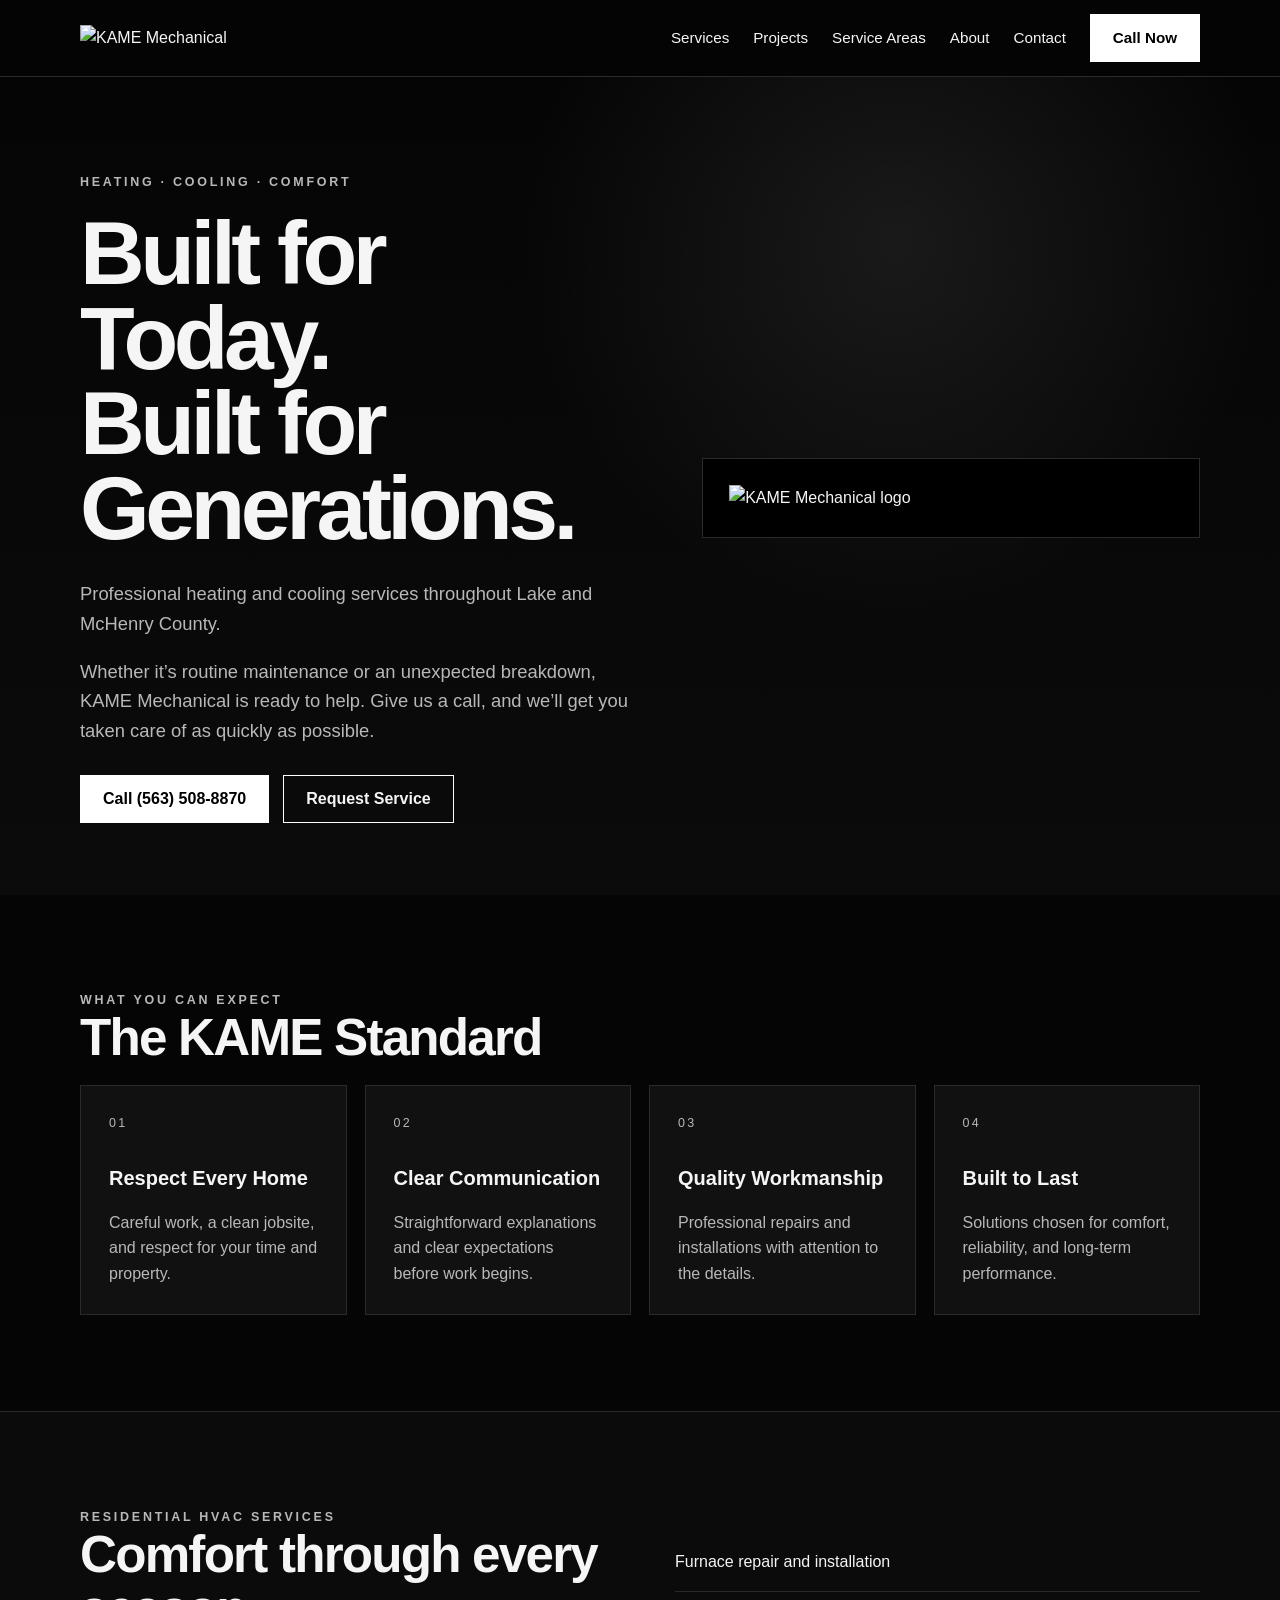
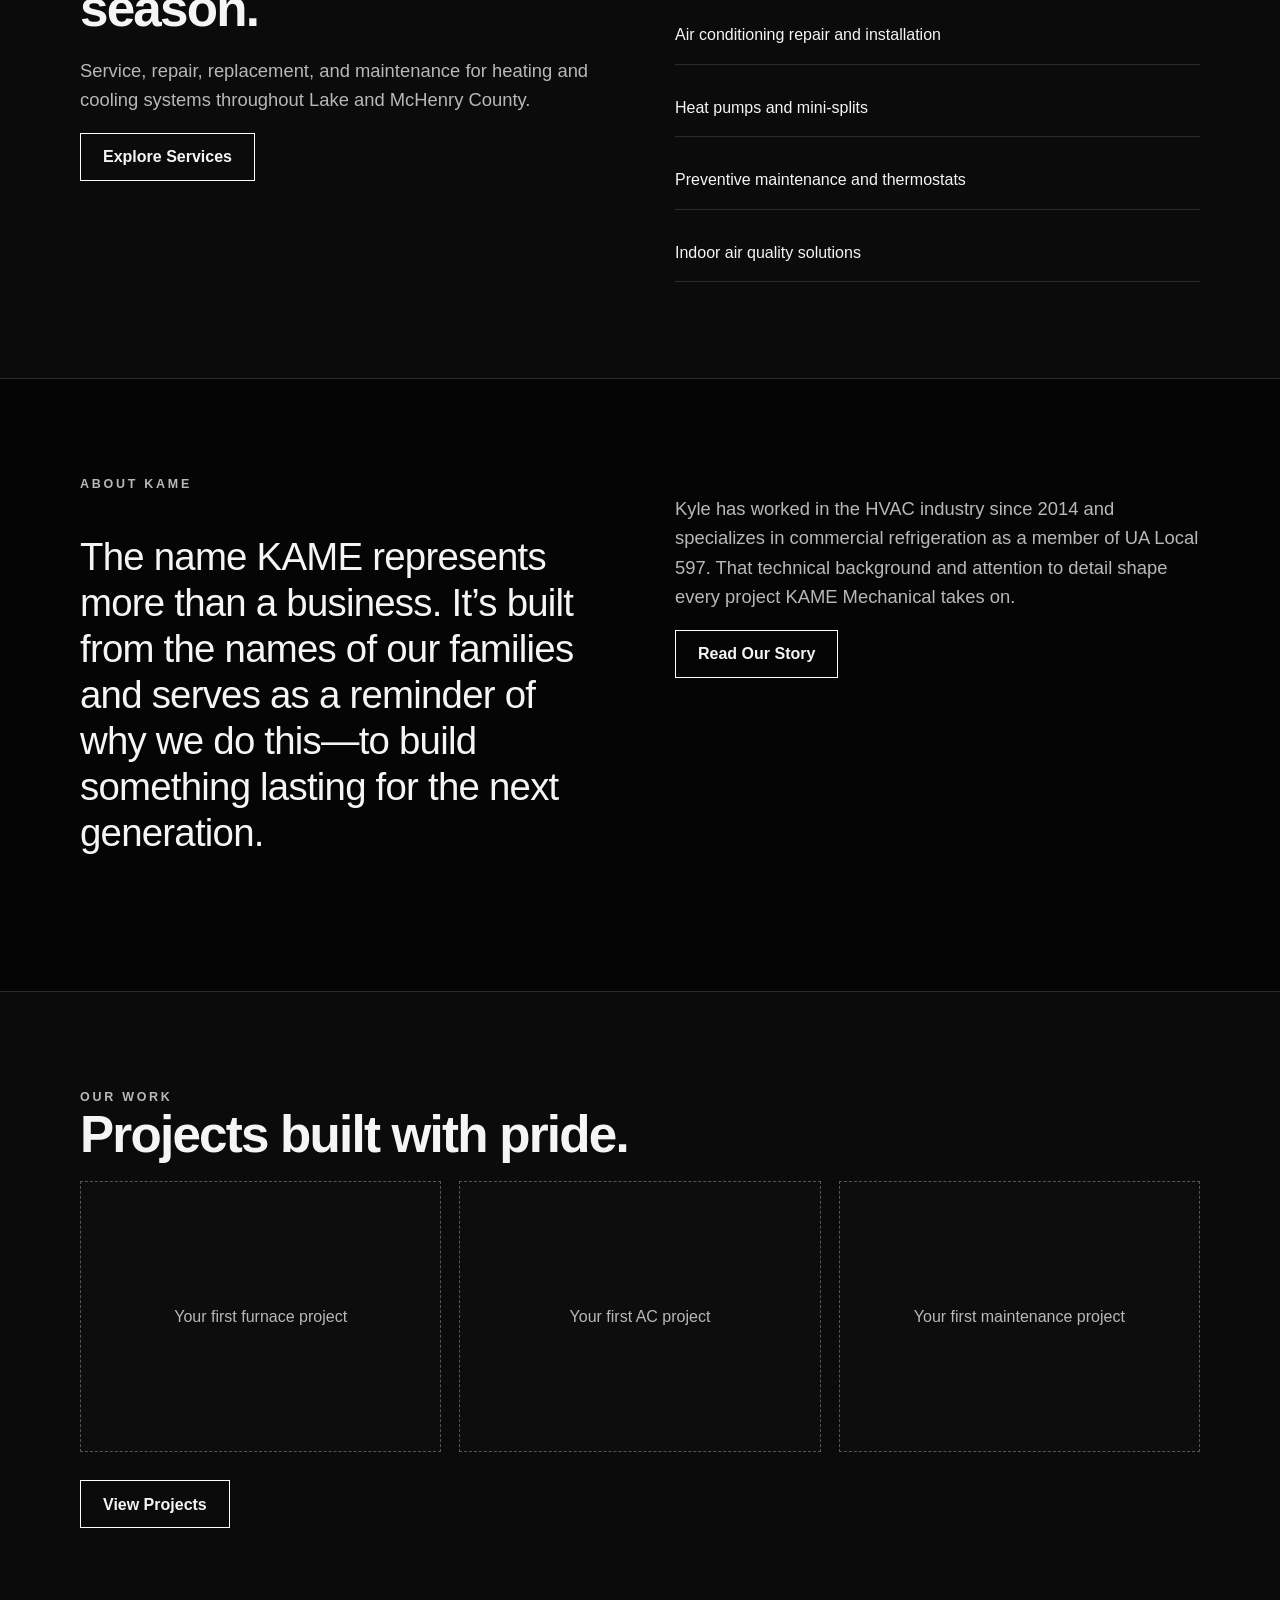
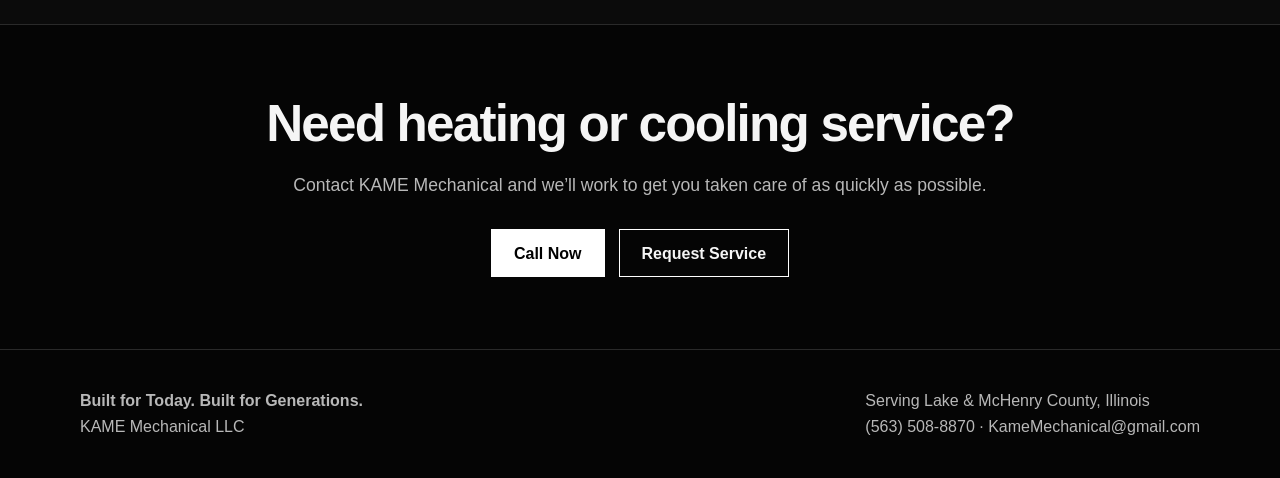
==== index.html @ dd9e3001 "Add files via upload" ====
<!doctype html><html lang="en"><head><meta charset="utf-8"><meta name="viewport" content="width=device-width,initial-scale=1"><title>KAME Mechanical | Heating & Cooling</title><meta name="description" content="Professional heating and cooling services throughout Lake and McHenry County, Illinois."><link rel="stylesheet" href="style.css"></head><body><header class="site-header"><div class="container nav"><a class="brand" href="index.html"><img src="assets/kame-logo.png" alt="KAME Mechanical"></a><button class="mobile-toggle" aria-label="Open menu">Menu</button><nav class="nav-links"><a href="services.html">Services</a><a href="projects.html">Projects</a><a href="service-areas.html">Service Areas</a><a href="about.html">About</a><a href="contact.html">Contact</a><a class="btn btn-solid" href="tel:+15635088870">Call Now</a></nav></div></header><main><section class="hero"><div class="container hero-grid"><div><div class="eyebrow">Heating · Cooling · Comfort</div><h1>Built for Today.<br>Built for Generations.</h1><p class="lead">Professional heating and cooling services throughout Lake and McHenry County.</p><p class="lead">Whether it’s routine maintenance or an unexpected breakdown, KAME Mechanical is ready to help. Give us a call, and we’ll get you taken care of as quickly as possible.</p><div class="hero-actions"><a class="btn btn-solid" href="tel:+15635088870">Call (563) 508-8870</a><a class="btn" href="contact.html">Request Service</a></div></div><div class="logo-panel"><img src="assets/kame-logo.png" alt="KAME Mechanical logo"></div></div></section><section class="section"><div class="container"><div class="eyebrow">What You Can Expect</div><h2>The KAME Standard</h2><div class="grid-4"><article class="card"><div class="number">01</div><h3>Respect Every Home</h3><p>Careful work, a clean jobsite, and respect for your time and property.</p></article><article class="card"><div class="number">02</div><h3>Clear Communication</h3><p>Straightforward explanations and clear expectations before work begins.</p></article><article class="card"><div class="number">03</div><h3>Quality Workmanship</h3><p>Professional repairs and installations with attention to the details.</p></article><article class="card"><div class="number">04</div><h3>Built to Last</h3><p>Solutions chosen for comfort, reliability, and long-term performance.</p></article></div></div></section><section class="section section-alt"><div class="container split"><div><div class="eyebrow">Residential HVAC Services</div><h2>Comfort through every season.</h2><p class="lead">Service, repair, replacement, and maintenance for heating and cooling systems throughout Lake and McHenry County.</p><a class="btn" href="services.html">Explore Services</a></div><div class="list"><div>Furnace repair and installation</div><div>Air conditioning repair and installation</div><div>Heat pumps and mini-splits</div><div>Preventive maintenance and thermostats</div><div>Indoor air quality solutions</div></div></div></section><section class="section"><div class="container split"><div><div class="eyebrow">About KAME</div><p class="quote">The name KAME represents more than a business. It’s built from the names of our families and serves as a reminder of why we do this—to build something lasting for the next generation.</p></div><div><p class="lead">Kyle has worked in the HVAC industry since 2014 and specializes in commercial refrigeration as a member of UA Local 597. That technical background and attention to detail shape every project KAME Mechanical takes on.</p><a class="btn" href="about.html">Read Our Story</a></div></div></section><section class="section section-alt"><div class="container"><div class="eyebrow">Our Work</div><h2>Projects built with pride.</h2><div class="grid-3"><div class="project-placeholder">Your first furnace project</div><div class="project-placeholder">Your first AC project</div><div class="project-placeholder">Your first maintenance project</div></div><div style="margin-top:28px"><a class="btn" href="projects.html">View Projects</a></div></div></section><section class="cta"><div class="container"><h2>Need heating or cooling service?</h2><p>Contact KAME Mechanical and we’ll work to get you taken care of as quickly as possible.</p><div class="hero-actions" style="justify-content:center"><a class="btn btn-solid" href="tel:+15635088870">Call Now</a><a class="btn" href="contact.html">Request Service</a></div></div></section></main><footer class="footer"><div class="container footer-grid"><div><strong>Built for Today. Built for Generations.</strong><br>KAME Mechanical LLC</div><div>Serving Lake &amp; McHenry County, Illinois<br><a href="tel:+15635088870">(563) 508-8870</a> · <a href="mailto:KameMechanical@gmail.com">KameMechanical@gmail.com</a></div></div></footer><script src="script.js"></script></body></html>
---- style.css ----
:root{--bg:#050505;--panel:#111;--text:#f5f5f5;--muted:#b8b8b8;--line:#2a2a2a;--white:#fff}*{box-sizing:border-box}html{scroll-behavior:smooth}body{margin:0;font-family:Arial,Helvetica,sans-serif;background:var(--bg);color:var(--text);line-height:1.6}a{color:inherit;text-decoration:none}img{max-width:100%;display:block}.container{width:min(1120px,92%);margin:auto}.site-header{position:sticky;top:0;z-index:50;background:rgba(5,5,5,.94);border-bottom:1px solid var(--line);backdrop-filter:blur(10px)}.nav{min-height:76px;display:flex;align-items:center;justify-content:space-between;gap:24px}.brand img{width:190px}.nav-links{display:flex;align-items:center;gap:24px;font-size:.95rem}.btn{display:inline-flex;align-items:center;justify-content:center;min-height:48px;padding:0 22px;border:1px solid var(--white);font-weight:700;transition:.2s}.btn:hover{background:#fff;color:#000}.btn-solid{background:#fff;color:#000}.btn-solid:hover{background:transparent;color:#fff}.hero{min-height:78vh;display:grid;place-items:center;padding:96px 0 72px;background:radial-gradient(circle at 70% 20%,rgba(255,255,255,.08),transparent 34%),linear-gradient(180deg,#050505,#0b0b0b)}.hero-grid{display:grid;grid-template-columns:1.05fr .95fr;align-items:center;gap:72px}.eyebrow{text-transform:uppercase;letter-spacing:.22em;font-size:.78rem;color:var(--muted);font-weight:700}h1{font-size:clamp(3rem,7vw,6.2rem);line-height:.95;margin:18px 0 28px;letter-spacing:-.05em}h2{font-size:clamp(2rem,4vw,3.6rem);line-height:1.05;margin:0 0 20px;letter-spacing:-.035em}h3{font-size:1.25rem;margin:0 0 10px}.lead{font-size:1.15rem;color:var(--muted);max-width:680px}.hero-actions{display:flex;gap:14px;flex-wrap:wrap;margin-top:30px}.logo-panel{border:1px solid var(--line);background:#000;padding:26px}.section{padding:96px 0}.section-alt{background:#0b0b0b;border-top:1px solid var(--line);border-bottom:1px solid var(--line)}.grid-4{display:grid;grid-template-columns:repeat(4,1fr);gap:18px}.grid-3{display:grid;grid-template-columns:repeat(3,1fr);gap:18px}.card{border:1px solid var(--line);background:var(--panel);padding:28px;min-height:190px}.card p{color:var(--muted);margin-bottom:0}.number{font-size:.78rem;letter-spacing:.18em;color:var(--muted);margin-bottom:28px}.split{display:grid;grid-template-columns:1fr 1fr;gap:70px;align-items:start}.quote{font-size:clamp(1.5rem,3vw,2.6rem);line-height:1.2;letter-spacing:-.02em}.list{display:grid;gap:14px;margin-top:25px}.list div{padding:16px 0;border-bottom:1px solid var(--line)}.cta{padding:72px 0;text-align:center}.cta p{color:var(--muted);font-size:1.1rem}.footer{border-top:1px solid var(--line);padding:38px 0;color:var(--muted)}.footer-grid{display:flex;justify-content:space-between;gap:30px;flex-wrap:wrap}.page-hero{padding:110px 0 70px;border-bottom:1px solid var(--line)}.project-placeholder{aspect-ratio:4/3;border:1px dashed #555;display:grid;place-items:center;color:var(--muted);background:#0d0d0d}.contact-grid{display:grid;grid-template-columns:.9fr 1.1fr;gap:50px}form{display:grid;gap:15px}input,textarea,select{width:100%;padding:15px 16px;background:#0d0d0d;border:1px solid #3a3a3a;color:#fff;font:inherit}textarea{min-height:150px;resize:vertical}small{color:var(--muted)}.mobile-toggle{display:none;background:none;border:1px solid var(--line);color:#fff;padding:10px 13px}@media(max-width:850px){.hero-grid,.split,.contact-grid{grid-template-columns:1fr}.grid-4,.grid-3{grid-template-columns:1fr 1fr}.nav-links{display:none;position:absolute;left:4%;right:4%;top:76px;background:#090909;border:1px solid var(--line);padding:20px;flex-direction:column;align-items:flex-start}.nav-links.open{display:flex}.mobile-toggle{display:block}}@media(max-width:560px){.grid-4,.grid-3{grid-template-columns:1fr}.hero{min-height:auto}.brand img{width:155px}.section{padding:72px 0}}
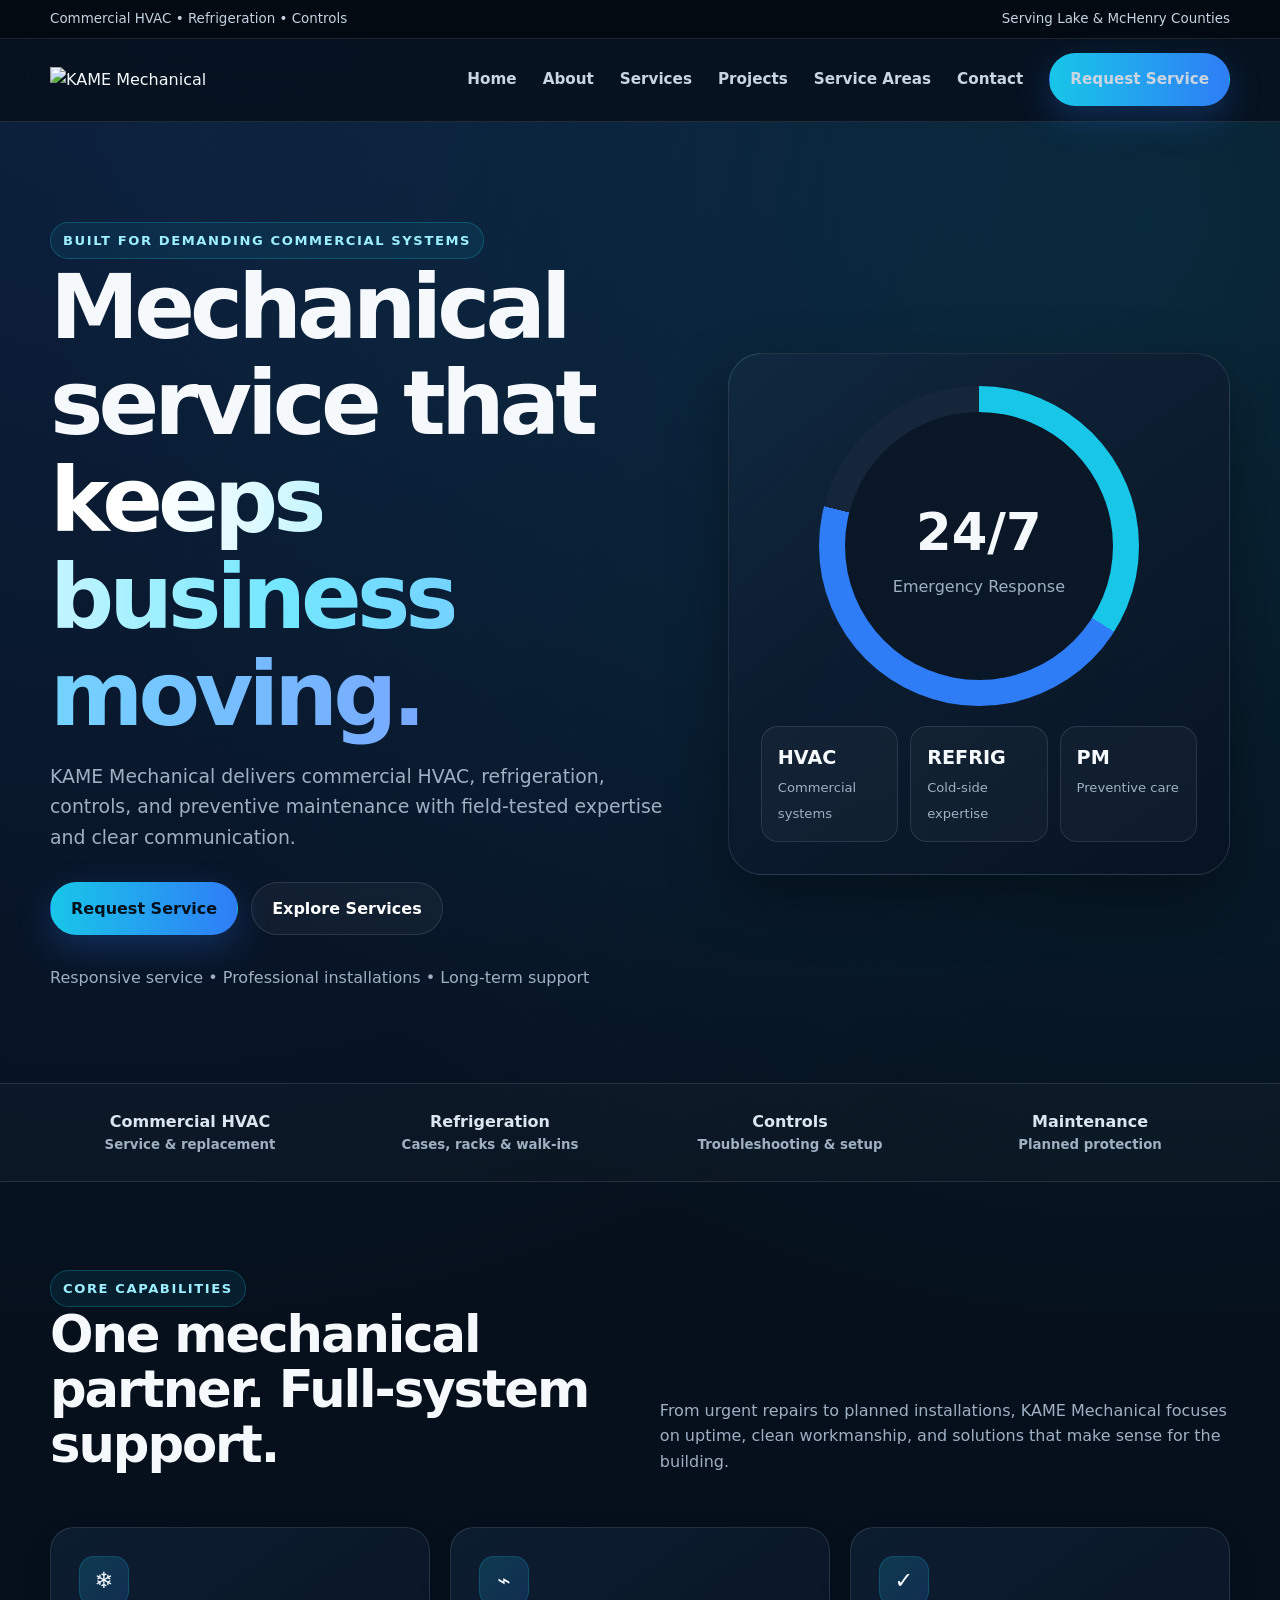
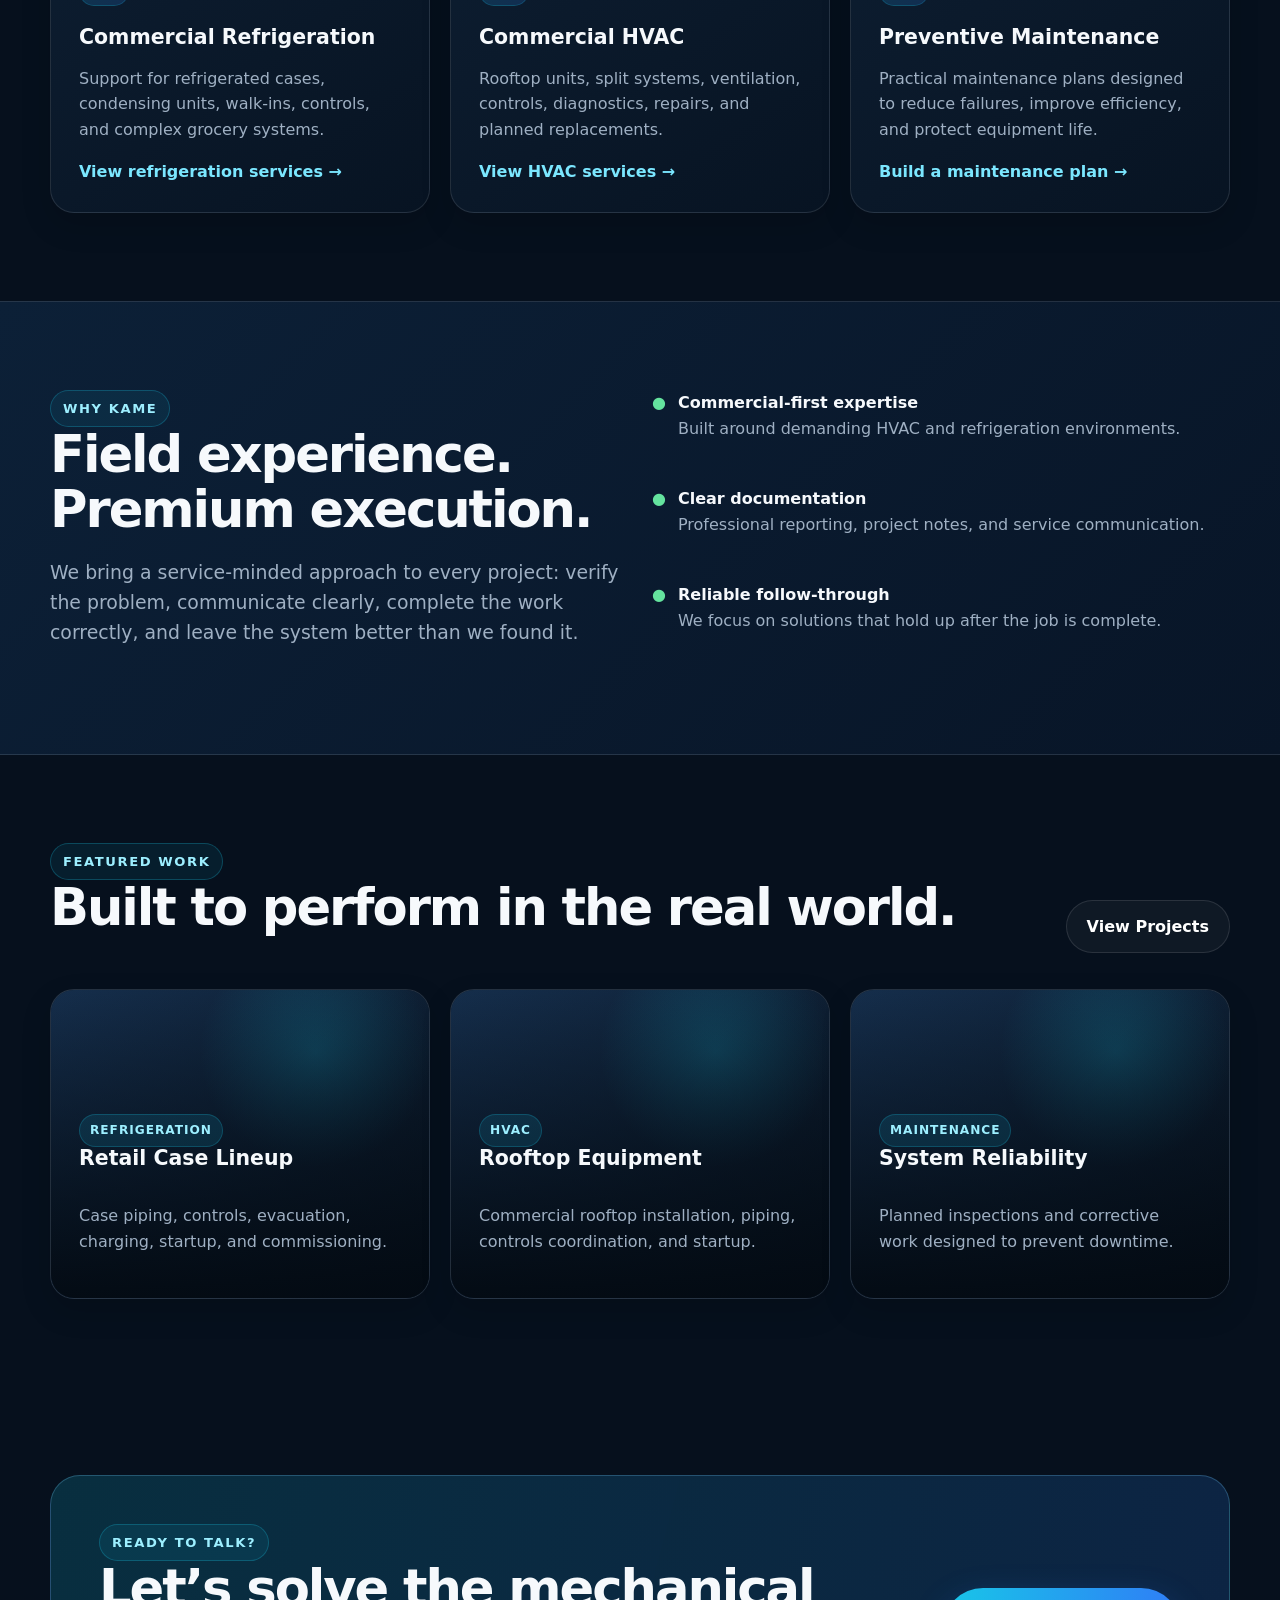
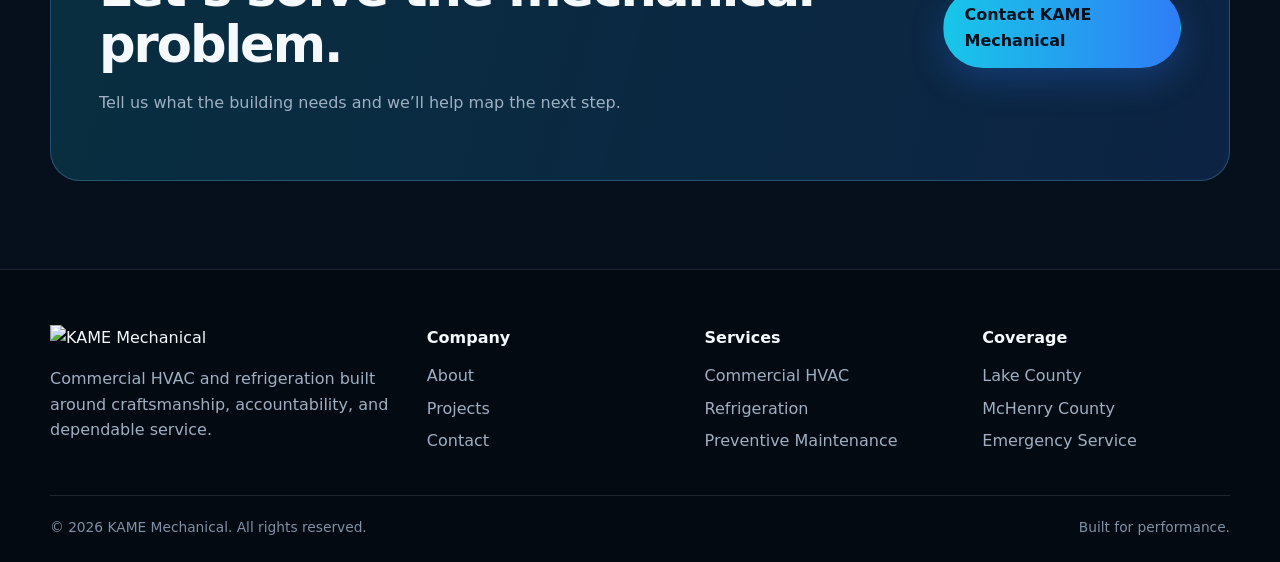
==== commit bda87e03: "Add files via upload" ====
--- a/index.html
+++ b/index.html
@@ -1 +1,53 @@
-<!doctype html><html lang="en"><head><meta charset="utf-8"><meta name="viewport" content="width=device-width,initial-scale=1"><title>KAME Mechanical | Heating & Cooling</title><meta name="description" content="Professional heating and cooling services throughout Lake and McHenry County, Illinois."><link rel="stylesheet" href="style.css"></head><body><header class="site-header"><div class="container nav"><a class="brand" href="index.html"><img src="assets/kame-logo.png" alt="KAME Mechanical"></a><button class="mobile-toggle" aria-label="Open menu">Menu</button><nav class="nav-links"><a href="services.html">Services</a><a href="projects.html">Projects</a><a href="service-areas.html">Service Areas</a><a href="about.html">About</a><a href="contact.html">Contact</a><a class="btn btn-solid" href="tel:+15635088870">Call Now</a></nav></div></header><main><section class="hero"><div class="container hero-grid"><div><div class="eyebrow">Heating · Cooling · Comfort</div><h1>Built for Today.<br>Built for Generations.</h1><p class="lead">Professional heating and cooling services throughout Lake and McHenry County.</p><p class="lead">Whether it’s routine maintenance or an unexpected breakdown, KAME Mechanical is ready to help. Give us a call, and we’ll get you taken care of as quickly as possible.</p><div class="hero-actions"><a class="btn btn-solid" href="tel:+15635088870">Call (563) 508-8870</a><a class="btn" href="contact.html">Request Service</a></div></div><div class="logo-panel"><img src="assets/kame-logo.png" alt="KAME Mechanical logo"></div></div></section><section class="section"><div class="container"><div class="eyebrow">What You Can Expect</div><h2>The KAME Standard</h2><div class="grid-4"><article class="card"><div class="number">01</div><h3>Respect Every Home</h3><p>Careful work, a clean jobsite, and respect for your time and property.</p></article><article class="card"><div class="number">02</div><h3>Clear Communication</h3><p>Straightforward explanations and clear expectations before work begins.</p></article><article class="card"><div class="number">03</div><h3>Quality Workmanship</h3><p>Professional repairs and installations with attention to the details.</p></article><article class="card"><div class="number">04</div><h3>Built to Last</h3><p>Solutions chosen for comfort, reliability, and long-term performance.</p></article></div></div></section><section class="section section-alt"><div class="container split"><div><div class="eyebrow">Residential HVAC Services</div><h2>Comfort through every season.</h2><p class="lead">Service, repair, replacement, and maintenance for heating and cooling systems throughout Lake and McHenry County.</p><a class="btn" href="services.html">Explore Services</a></div><div class="list"><div>Furnace repair and installation</div><div>Air conditioning repair and installation</div><div>Heat pumps and mini-splits</div><div>Preventive maintenance and thermostats</div><div>Indoor air quality solutions</div></div></div></section><section class="section"><div class="container split"><div><div class="eyebrow">About KAME</div><p class="quote">The name KAME represents more than a business. It’s built from the names of our families and serves as a reminder of why we do this—to build something lasting for the next generation.</p></div><div><p class="lead">Kyle has worked in the HVAC industry since 2014 and specializes in commercial refrigeration as a member of UA Local 597. That technical background and attention to detail shape every project KAME Mechanical takes on.</p><a class="btn" href="about.html">Read Our Story</a></div></div></section><section class="section section-alt"><div class="container"><div class="eyebrow">Our Work</div><h2>Projects built with pride.</h2><div class="grid-3"><div class="project-placeholder">Your first furnace project</div><div class="project-placeholder">Your first AC project</div><div class="project-placeholder">Your first maintenance project</div></div><div style="margin-top:28px"><a class="btn" href="projects.html">View Projects</a></div></div></section><section class="cta"><div class="container"><h2>Need heating or cooling service?</h2><p>Contact KAME Mechanical and we’ll work to get you taken care of as quickly as possible.</p><div class="hero-actions" style="justify-content:center"><a class="btn btn-solid" href="tel:+15635088870">Call Now</a><a class="btn" href="contact.html">Request Service</a></div></div></section></main><footer class="footer"><div class="container footer-grid"><div><strong>Built for Today. Built for Generations.</strong><br>KAME Mechanical LLC</div><div>Serving Lake &amp; McHenry County, Illinois<br><a href="tel:+15635088870">(563) 508-8870</a> · <a href="mailto:KameMechanical@gmail.com">KameMechanical@gmail.com</a></div></div></footer><script src="script.js"></script></body></html>+<!doctype html><html lang="en"><head>
+<meta charset="utf-8"><meta name="viewport" content="width=device-width,initial-scale=1">
+<title>KAME Mechanical | Commercial HVAC & Refrigeration</title><meta name="description" content="Commercial HVAC, refrigeration, controls, and preventive maintenance in Lake and McHenry Counties.">
+<link rel="icon" href="assets/kame-logo.svg"><link rel="stylesheet" href="style.css">
+</head><body>
+<div class="topbar"><div class="container"><span>Commercial HVAC • Refrigeration • Controls</span><span>Serving Lake &amp; McHenry Counties</span></div></div>
+<header class="site-header"><div class="container nav">
+<a class="logo" href="index.html" class="active"><img src="assets/kame-logo.svg" alt="KAME Mechanical"></a>
+<button class="menu-btn" aria-label="Open menu">☰</button>
+<nav class="nav-links">
+<a href="index.html">Home</a><a href="about.html">About</a><a href="services.html">Services</a><a href="projects.html">Projects</a><a href="service-areas.html">Service Areas</a><a href="contact.html">Contact</a>
+<a class="btn btn-primary" href="contact.html">Request Service</a>
+</nav></div></header>
+
+<main>
+<section class="hero"><div class="container hero-grid">
+<div><span class="eyebrow">Built for demanding commercial systems</span>
+<h1>Mechanical service that <span class="gradient">keeps business moving.</span></h1>
+<p class="lead">KAME Mechanical delivers commercial HVAC, refrigeration, controls, and preventive maintenance with field-tested expertise and clear communication.</p>
+<div class="hero-actions"><a class="btn btn-primary" href="contact.html">Request Service</a><a class="btn btn-secondary" href="services.html">Explore Services</a></div>
+<p class="muted">Responsive service • Professional installations • Long-term support</p></div>
+<div class="hero-card"><div class="gauge"><div class="gauge-text"><strong>24/7</strong><span>Emergency Response</span></div></div>
+<div class="stat-row"><div class="stat"><strong>HVAC</strong><span>Commercial systems</span></div><div class="stat"><strong>REFRIG</strong><span>Cold-side expertise</span></div><div class="stat"><strong>PM</strong><span>Preventive care</span></div></div></div>
+</div></section>
+<div class="trust"><div class="container"><div class="trust-item">Commercial HVAC<small>Service & replacement</small></div><div class="trust-item">Refrigeration<small>Cases, racks & walk-ins</small></div><div class="trust-item">Controls<small>Troubleshooting & setup</small></div><div class="trust-item">Maintenance<small>Planned protection</small></div></div></div>
+
+<section><div class="container"><div class="section-head"><div><span class="eyebrow">Core capabilities</span><h2>One mechanical partner. Full-system support.</h2></div><p>From urgent repairs to planned installations, KAME Mechanical focuses on uptime, clean workmanship, and solutions that make sense for the building.</p></div>
+<div class="grid-3">
+<div class="card"><div class="icon">❄</div><h3>Commercial Refrigeration</h3><p>Support for refrigerated cases, condensing units, walk-ins, controls, and complex grocery systems.</p><a class="link" href="services.html">View refrigeration services →</a></div>
+<div class="card"><div class="icon">⌁</div><h3>Commercial HVAC</h3><p>Rooftop units, split systems, ventilation, controls, diagnostics, repairs, and planned replacements.</p><a class="link" href="services.html">View HVAC services →</a></div>
+<div class="card"><div class="icon">✓</div><h3>Preventive Maintenance</h3><p>Practical maintenance plans designed to reduce failures, improve efficiency, and protect equipment life.</p><a class="link" href="contact.html">Build a maintenance plan →</a></div>
+</div></div></section>
+
+<section class="feature-band"><div class="container grid-2"><div><span class="eyebrow">Why KAME</span><h2>Field experience. Premium execution.</h2><p class="lead">We bring a service-minded approach to every project: verify the problem, communicate clearly, complete the work correctly, and leave the system better than we found it.</p></div>
+<div class="checks"><div class="check"><b>●</b><div><strong>Commercial-first expertise</strong><br><span class="muted">Built around demanding HVAC and refrigeration environments.</span></div></div><div class="check"><b>●</b><div><strong>Clear documentation</strong><br><span class="muted">Professional reporting, project notes, and service communication.</span></div></div><div class="check"><b>●</b><div><strong>Reliable follow-through</strong><br><span class="muted">We focus on solutions that hold up after the job is complete.</span></div></div></div>
+</div></section>
+
+<section><div class="container"><div class="section-head"><div><span class="eyebrow">Featured work</span><h2>Built to perform in the real world.</h2></div><a class="btn btn-secondary" href="projects.html">View Projects</a></div>
+<div class="grid-3"><article class="card project"><span class="tag">Refrigeration</span><h3>Retail Case Lineup</h3><p>Case piping, controls, evacuation, charging, startup, and commissioning.</p></article><article class="card project"><span class="tag">HVAC</span><h3>Rooftop Equipment</h3><p>Commercial rooftop installation, piping, controls coordination, and startup.</p></article><article class="card project"><span class="tag">Maintenance</span><h3>System Reliability</h3><p>Planned inspections and corrective work designed to prevent downtime.</p></article></div>
+</div></section>
+<section><div class="container"><div class="cta"><div><span class="eyebrow">Ready to talk?</span><h2>Let’s solve the mechanical problem.</h2><p class="muted">Tell us what the building needs and we’ll help map the next step.</p></div><a class="btn btn-primary" href="contact.html">Contact KAME Mechanical</a></div></div></section>
+</main>
+
+<footer><div class="container">
+<div class="footer-grid">
+<div><img src="assets/kame-logo.svg" alt="KAME Mechanical" style="width:250px"><p class="muted">Commercial HVAC and refrigeration built around craftsmanship, accountability, and dependable service.</p></div>
+<div><h4>Company</h4><a href="about.html">About</a><a href="projects.html">Projects</a><a href="contact.html">Contact</a></div>
+<div><h4>Services</h4><a href="services.html">Commercial HVAC</a><a href="services.html">Refrigeration</a><a href="services.html">Preventive Maintenance</a></div>
+<div><h4>Coverage</h4><a href="service-areas.html">Lake County</a><a href="service-areas.html">McHenry County</a><a href="contact.html">Emergency Service</a></div>
+</div>
+<div class="copyright"><span>© <span data-year></span> KAME Mechanical. All rights reserved.</span><span>Built for performance.</span></div>
+</div></footer><script src="script.js"></script>
+</body></html>
--- a/style.css
+++ b/style.css
@@ -1,2 +1,61 @@
 
-:root{--bg:#050505;--panel:#111;--text:#f5f5f5;--muted:#b8b8b8;--line:#2a2a2a;--white:#fff}*{box-sizing:border-box}html{scroll-behavior:smooth}body{margin:0;font-family:Arial,Helvetica,sans-serif;background:var(--bg);color:var(--text);line-height:1.6}a{color:inherit;text-decoration:none}img{max-width:100%;display:block}.container{width:min(1120px,92%);margin:auto}.site-header{position:sticky;top:0;z-index:50;background:rgba(5,5,5,.94);border-bottom:1px solid var(--line);backdrop-filter:blur(10px)}.nav{min-height:76px;display:flex;align-items:center;justify-content:space-between;gap:24px}.brand img{width:190px}.nav-links{display:flex;align-items:center;gap:24px;font-size:.95rem}.btn{display:inline-flex;align-items:center;justify-content:center;min-height:48px;padding:0 22px;border:1px solid var(--white);font-weight:700;transition:.2s}.btn:hover{background:#fff;color:#000}.btn-solid{background:#fff;color:#000}.btn-solid:hover{background:transparent;color:#fff}.hero{min-height:78vh;display:grid;place-items:center;padding:96px 0 72px;background:radial-gradient(circle at 70% 20%,rgba(255,255,255,.08),transparent 34%),linear-gradient(180deg,#050505,#0b0b0b)}.hero-grid{display:grid;grid-template-columns:1.05fr .95fr;align-items:center;gap:72px}.eyebrow{text-transform:uppercase;letter-spacing:.22em;font-size:.78rem;color:var(--muted);font-weight:700}h1{font-size:clamp(3rem,7vw,6.2rem);line-height:.95;margin:18px 0 28px;letter-spacing:-.05em}h2{font-size:clamp(2rem,4vw,3.6rem);line-height:1.05;margin:0 0 20px;letter-spacing:-.035em}h3{font-size:1.25rem;margin:0 0 10px}.lead{font-size:1.15rem;color:var(--muted);max-width:680px}.hero-actions{display:flex;gap:14px;flex-wrap:wrap;margin-top:30px}.logo-panel{border:1px solid var(--line);background:#000;padding:26px}.section{padding:96px 0}.section-alt{background:#0b0b0b;border-top:1px solid var(--line);border-bottom:1px solid var(--line)}.grid-4{display:grid;grid-template-columns:repeat(4,1fr);gap:18px}.grid-3{display:grid;grid-template-columns:repeat(3,1fr);gap:18px}.card{border:1px solid var(--line);background:var(--panel);padding:28px;min-height:190px}.card p{color:var(--muted);margin-bottom:0}.number{font-size:.78rem;letter-spacing:.18em;color:var(--muted);margin-bottom:28px}.split{display:grid;grid-template-columns:1fr 1fr;gap:70px;align-items:start}.quote{font-size:clamp(1.5rem,3vw,2.6rem);line-height:1.2;letter-spacing:-.02em}.list{display:grid;gap:14px;margin-top:25px}.list div{padding:16px 0;border-bottom:1px solid var(--line)}.cta{padding:72px 0;text-align:center}.cta p{color:var(--muted);font-size:1.1rem}.footer{border-top:1px solid var(--line);padding:38px 0;color:var(--muted)}.footer-grid{display:flex;justify-content:space-between;gap:30px;flex-wrap:wrap}.page-hero{padding:110px 0 70px;border-bottom:1px solid var(--line)}.project-placeholder{aspect-ratio:4/3;border:1px dashed #555;display:grid;place-items:center;color:var(--muted);background:#0d0d0d}.contact-grid{display:grid;grid-template-columns:.9fr 1.1fr;gap:50px}form{display:grid;gap:15px}input,textarea,select{width:100%;padding:15px 16px;background:#0d0d0d;border:1px solid #3a3a3a;color:#fff;font:inherit}textarea{min-height:150px;resize:vertical}small{color:var(--muted)}.mobile-toggle{display:none;background:none;border:1px solid var(--line);color:#fff;padding:10px 13px}@media(max-width:850px){.hero-grid,.split,.contact-grid{grid-template-columns:1fr}.grid-4,.grid-3{grid-template-columns:1fr 1fr}.nav-links{display:none;position:absolute;left:4%;right:4%;top:76px;background:#090909;border:1px solid var(--line);padding:20px;flex-direction:column;align-items:flex-start}.nav-links.open{display:flex}.mobile-toggle{display:block}}@media(max-width:560px){.grid-4,.grid-3{grid-template-columns:1fr}.hero{min-height:auto}.brand img{width:155px}.section{padding:72px 0}}
+:root{
+  --bg:#06101d;--bg2:#0a1727;--panel:#0d1c2f;--text:#f6f9fc;--muted:#9fb0c3;
+  --brand:#18c6e8;--brand2:#2f7df6;--line:rgba(255,255,255,.11);--ok:#64e39e;
+  --shadow:0 22px 60px rgba(0,0,0,.35);--radius:24px;--max:1180px;
+}
+*{box-sizing:border-box}html{scroll-behavior:smooth}
+body{margin:0;font-family:Inter,ui-sans-serif,system-ui,-apple-system,Segoe UI,Roboto,Arial,sans-serif;background:
+radial-gradient(circle at 10% 0%,rgba(47,125,246,.16),transparent 34%),
+radial-gradient(circle at 90% 6%,rgba(24,198,232,.12),transparent 30%),
+var(--bg);color:var(--text);line-height:1.6}
+a{color:inherit;text-decoration:none}img{max-width:100%;display:block}
+.container{width:min(calc(100% - 36px),var(--max));margin:auto}
+.topbar{font-size:.84rem;color:#c4d2e1;background:#030a12;border-bottom:1px solid var(--line)}
+.topbar .container{display:flex;justify-content:space-between;gap:20px;padding:8px 0}
+.site-header{position:sticky;top:0;z-index:50;background:rgba(6,16,29,.88);backdrop-filter:blur(16px);border-bottom:1px solid var(--line)}
+.nav{height:82px;display:flex;align-items:center;justify-content:space-between;gap:28px}
+.logo img{width:245px}.nav-links{display:flex;gap:26px;align-items:center}
+.nav-links a{color:#c9d5e2;font-weight:650;font-size:.95rem}.nav-links a:hover,.nav-links a.active{color:#fff}
+.menu-btn{display:none;border:1px solid var(--line);background:var(--panel);color:#fff;border-radius:12px;padding:10px 12px}
+.btn{display:inline-flex;align-items:center;justify-content:center;gap:9px;padding:13px 20px;border-radius:999px;font-weight:800;border:1px solid transparent;transition:.25s}
+.btn-primary{background:linear-gradient(90deg,var(--brand),var(--brand2));color:#03111c;box-shadow:0 12px 34px rgba(47,125,246,.26)}
+.btn-secondary{border-color:var(--line);background:rgba(255,255,255,.04);color:#fff}.btn:hover{transform:translateY(-2px)}
+.hero{padding:100px 0 76px;overflow:hidden}.hero-grid{display:grid;grid-template-columns:1.1fr .9fr;align-items:center;gap:64px}
+.eyebrow{display:inline-flex;gap:9px;align-items:center;padding:7px 12px;border:1px solid rgba(24,198,232,.25);background:rgba(24,198,232,.08);border-radius:999px;color:#9defff;font-weight:800;font-size:.82rem;text-transform:uppercase;letter-spacing:.12em}
+h1,h2,h3{line-height:1.08;margin:0 0 18px}h1{font-size:clamp(3rem,7vw,6.2rem);letter-spacing:-.055em}
+h2{font-size:clamp(2rem,4vw,3.7rem);letter-spacing:-.04em}h3{font-size:1.28rem}
+.gradient{background:linear-gradient(90deg,#fff 10%,#73e7ff 48%,#77a8ff);-webkit-background-clip:text;background-clip:text;color:transparent}
+.lead{font-size:1.18rem;color:var(--muted);max-width:690px}.hero-actions{display:flex;flex-wrap:wrap;gap:13px;margin:30px 0}
+.hero-card{position:relative;padding:32px;background:linear-gradient(145deg,rgba(17,37,60,.95),rgba(7,18,32,.95));border:1px solid var(--line);border-radius:34px;box-shadow:var(--shadow)}
+.hero-card:before{content:"";position:absolute;inset:-1px;border-radius:34px;background:linear-gradient(135deg,rgba(24,198,232,.42),transparent 35%,rgba(47,125,246,.25));z-index:-1}
+.gauge{aspect-ratio:1;border-radius:50%;display:grid;place-items:center;margin:auto;max-width:320px;background:conic-gradient(var(--brand) 0 34%,var(--brand2) 34% 79%,#15263a 79%);position:relative}
+.gauge:after{content:"";position:absolute;inset:26px;background:var(--bg2);border-radius:50%}
+.gauge-text{position:relative;z-index:2;text-align:center}.gauge-text strong{display:block;font-size:3.2rem}.gauge-text span{color:var(--muted)}
+.stat-row{display:grid;grid-template-columns:repeat(3,1fr);gap:12px;margin-top:20px}.stat{padding:16px;border:1px solid var(--line);border-radius:17px;background:rgba(255,255,255,.03)}.stat strong{display:block;font-size:1.2rem}.stat span{font-size:.82rem;color:var(--muted)}
+.trust{border-top:1px solid var(--line);border-bottom:1px solid var(--line);background:rgba(255,255,255,.02)}.trust .container{display:grid;grid-template-columns:repeat(4,1fr);gap:20px;padding:25px 0}.trust-item{text-align:center;color:#dbe6ef;font-weight:800}.trust-item small{display:block;color:var(--muted);font-weight:600}
+section{padding:88px 0}.section-head{display:flex;justify-content:space-between;align-items:end;gap:30px;margin-bottom:36px}.section-head p{max-width:610px;color:var(--muted)}
+.grid-3{display:grid;grid-template-columns:repeat(3,1fr);gap:20px}.grid-2{display:grid;grid-template-columns:repeat(2,1fr);gap:24px}
+.card{background:linear-gradient(145deg,rgba(14,31,51,.9),rgba(8,20,35,.92));border:1px solid var(--line);border-radius:var(--radius);padding:28px;box-shadow:0 12px 30px rgba(0,0,0,.15)}
+.icon{width:50px;height:50px;border-radius:15px;display:grid;place-items:center;background:linear-gradient(135deg,rgba(24,198,232,.18),rgba(47,125,246,.18));border:1px solid rgba(24,198,232,.2);font-size:1.4rem;margin-bottom:20px}
+.card p,.muted{color:var(--muted)}.link{color:#7be7ff;font-weight:800}
+.feature-band{background:linear-gradient(135deg,#0c2037,#081527);border-block:1px solid var(--line)}
+.checks{display:grid;gap:12px}.check{display:flex;gap:12px;align-items:flex-start}.check b{color:var(--ok)}
+.project{min-height:310px;display:flex;flex-direction:column;justify-content:flex-end;position:relative;overflow:hidden}
+.project:before{content:"";position:absolute;inset:0;background:
+linear-gradient(to top,rgba(3,10,18,.95),rgba(3,10,18,.1)),
+radial-gradient(circle at 70% 20%,rgba(24,198,232,.25),transparent 32%),
+linear-gradient(135deg,#173252,#091523)}
+.project>*{position:relative}.project .tag{align-self:flex-start}
+.tag{display:inline-flex;padding:6px 10px;border-radius:999px;background:rgba(24,198,232,.12);border:1px solid rgba(24,198,232,.22);font-size:.76rem;font-weight:800;color:#9defff;text-transform:uppercase;letter-spacing:.08em}
+.cta{padding:48px;border-radius:30px;background:linear-gradient(105deg,rgba(24,198,232,.17),rgba(47,125,246,.18));border:1px solid rgba(118,211,255,.25);display:flex;justify-content:space-between;align-items:center;gap:30px}
+.page-hero{padding:82px 0 54px;border-bottom:1px solid var(--line)}.page-hero p{max-width:720px;color:var(--muted)}
+.form{display:grid;gap:16px}.form-row{display:grid;grid-template-columns:1fr 1fr;gap:16px}
+input,textarea,select{width:100%;padding:15px 16px;border-radius:14px;border:1px solid var(--line);background:#081525;color:#fff;font:inherit}textarea{min-height:150px;resize:vertical}
+footer{padding:55px 0 24px;border-top:1px solid var(--line);background:#030a12}.footer-grid{display:grid;grid-template-columns:1.4fr repeat(3,1fr);gap:30px}.footer-grid h4{margin:0 0 13px}.footer-grid a{display:block;color:var(--muted);margin:7px 0}.copyright{margin-top:34px;padding-top:20px;border-top:1px solid var(--line);display:flex;justify-content:space-between;gap:18px;color:#7f91a5;font-size:.86rem}
+.notice{padding:14px 16px;border:1px solid rgba(100,227,158,.25);background:rgba(100,227,158,.08);border-radius:14px;color:#a8f3c7}
+@media(max-width:900px){
+ .nav-links{display:none;position:absolute;top:82px;left:18px;right:18px;flex-direction:column;align-items:stretch;background:#081525;border:1px solid var(--line);border-radius:18px;padding:18px}.nav-links.open{display:flex}.menu-btn{display:block}
+ .hero-grid,.grid-3,.grid-2,.footer-grid{grid-template-columns:1fr}.hero{padding-top:62px}.trust .container{grid-template-columns:1fr 1fr}.section-head,.cta{align-items:flex-start;flex-direction:column}.logo img{width:205px}
+}
+@media(max-width:560px){.topbar .container{flex-direction:column;gap:2px}.form-row,.stat-row{grid-template-columns:1fr}.trust .container{grid-template-columns:1fr}h1{font-size:3.25rem}.hero-card{padding:22px}.cta{padding:30px}}
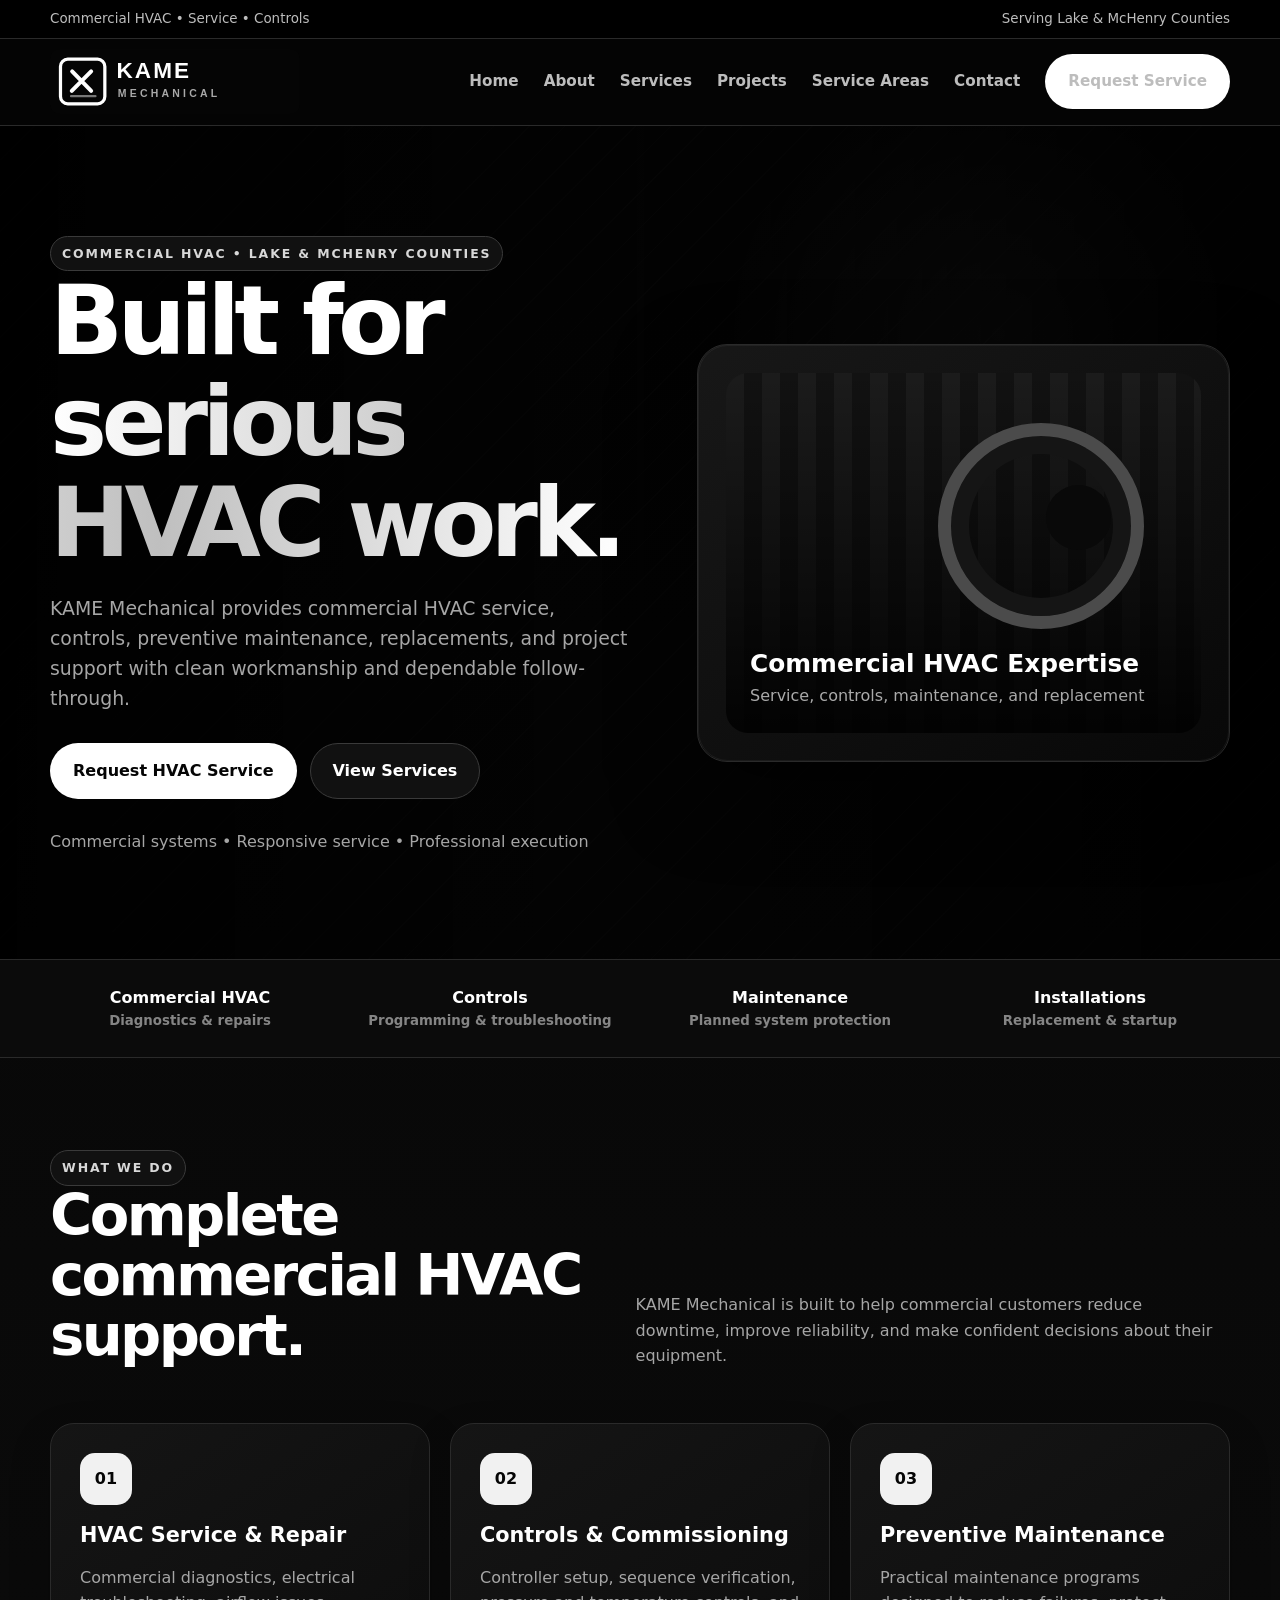
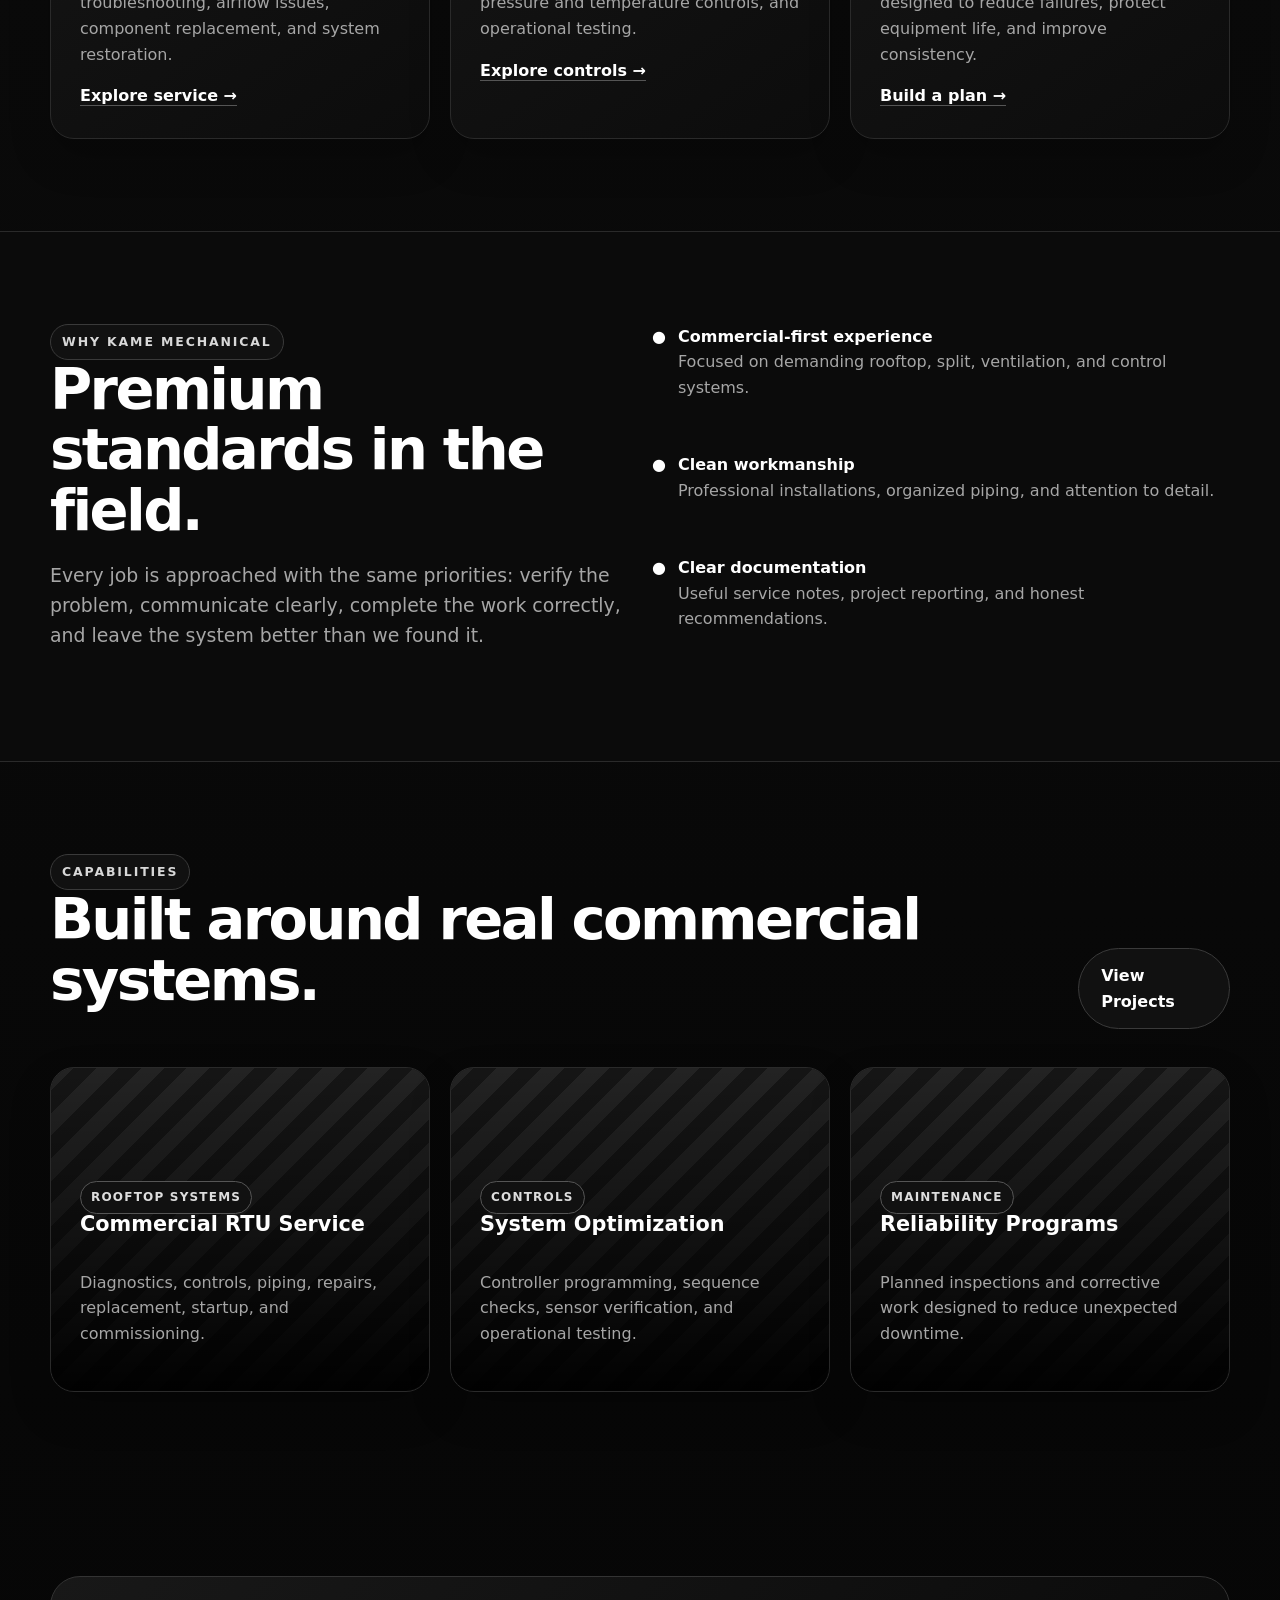
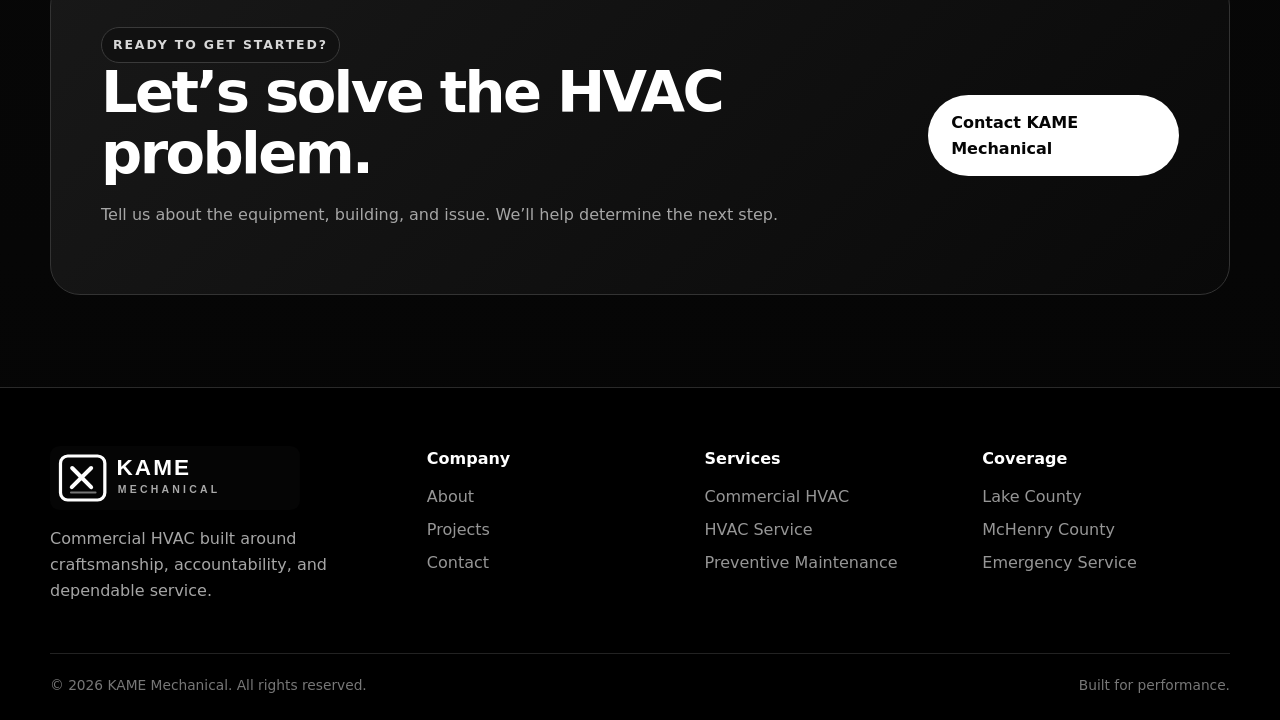
==== commit 83f34cfb: "Add files via upload" ====
--- a/index.html
+++ b/index.html
@@ -1,53 +1,55 @@
 <!doctype html><html lang="en"><head>
 <meta charset="utf-8"><meta name="viewport" content="width=device-width,initial-scale=1">
-<title>KAME Mechanical | Commercial HVAC & Refrigeration</title><meta name="description" content="Commercial HVAC, refrigeration, controls, and preventive maintenance in Lake and McHenry Counties.">
-<link rel="icon" href="assets/kame-logo.svg"><link rel="stylesheet" href="style.css">
+<title>KAME Mechanical | Commercial HVAC & HVAC Service</title><meta name="description" content="Commercial HVAC, controls, and preventive maintenance in Lake and McHenry Counties.">
+<link rel="icon" href="kame-logo.svg"><link rel="stylesheet" href="style.css">
 </head><body>
-<div class="topbar"><div class="container"><span>Commercial HVAC • Refrigeration • Controls</span><span>Serving Lake &amp; McHenry Counties</span></div></div>
+<div class="topbar"><div class="container"><span>Commercial HVAC • Service • Controls</span><span>Serving Lake &amp; McHenry Counties</span></div></div>
 <header class="site-header"><div class="container nav">
-<a class="logo" href="index.html" class="active"><img src="assets/kame-logo.svg" alt="KAME Mechanical"></a>
+<a class="logo" href="index.html" class="active"><img src="kame-logo.svg" alt="KAME Mechanical"></a>
 <button class="menu-btn" aria-label="Open menu">☰</button>
 <nav class="nav-links">
 <a href="index.html">Home</a><a href="about.html">About</a><a href="services.html">Services</a><a href="projects.html">Projects</a><a href="service-areas.html">Service Areas</a><a href="contact.html">Contact</a>
 <a class="btn btn-primary" href="contact.html">Request Service</a>
 </nav></div></header>
 
+
 <main>
 <section class="hero"><div class="container hero-grid">
-<div><span class="eyebrow">Built for demanding commercial systems</span>
-<h1>Mechanical service that <span class="gradient">keeps business moving.</span></h1>
-<p class="lead">KAME Mechanical delivers commercial HVAC, refrigeration, controls, and preventive maintenance with field-tested expertise and clear communication.</p>
-<div class="hero-actions"><a class="btn btn-primary" href="contact.html">Request Service</a><a class="btn btn-secondary" href="services.html">Explore Services</a></div>
-<p class="muted">Responsive service • Professional installations • Long-term support</p></div>
-<div class="hero-card"><div class="gauge"><div class="gauge-text"><strong>24/7</strong><span>Emergency Response</span></div></div>
-<div class="stat-row"><div class="stat"><strong>HVAC</strong><span>Commercial systems</span></div><div class="stat"><strong>REFRIG</strong><span>Cold-side expertise</span></div><div class="stat"><strong>PM</strong><span>Preventive care</span></div></div></div>
+<div><span class="eyebrow">Commercial HVAC • Lake &amp; McHenry Counties</span>
+<h1>Built for <span class="gradient">serious HVAC work.</span></h1>
+<p class="lead">KAME Mechanical provides commercial HVAC service, controls, preventive maintenance, replacements, and project support with clean workmanship and dependable follow-through.</p>
+<div class="hero-actions"><a class="btn btn-primary" href="contact.html">Request HVAC Service</a><a class="btn btn-secondary" href="services.html">View Services</a></div>
+<p class="muted">Commercial systems • Responsive service • Professional execution</p></div>
+<div class="hero-panel"><div class="unit-visual"><div class="unit-caption"><strong>Commercial HVAC Expertise</strong><span>Service, controls, maintenance, and replacement</span></div></div></div>
 </div></section>
-<div class="trust"><div class="container"><div class="trust-item">Commercial HVAC<small>Service & replacement</small></div><div class="trust-item">Refrigeration<small>Cases, racks & walk-ins</small></div><div class="trust-item">Controls<small>Troubleshooting & setup</small></div><div class="trust-item">Maintenance<small>Planned protection</small></div></div></div>
+<div class="trust"><div class="container"><div class="trust-item">Commercial HVAC<small>Diagnostics & repairs</small></div><div class="trust-item">Controls<small>Programming & troubleshooting</small></div><div class="trust-item">Maintenance<small>Planned system protection</small></div><div class="trust-item">Installations<small>Replacement & startup</small></div></div></div>
 
-<section><div class="container"><div class="section-head"><div><span class="eyebrow">Core capabilities</span><h2>One mechanical partner. Full-system support.</h2></div><p>From urgent repairs to planned installations, KAME Mechanical focuses on uptime, clean workmanship, and solutions that make sense for the building.</p></div>
+<section><div class="container"><div class="section-head"><div><span class="eyebrow">What we do</span><h2>Complete commercial HVAC support.</h2></div><p>KAME Mechanical is built to help commercial customers reduce downtime, improve reliability, and make confident decisions about their equipment.</p></div>
 <div class="grid-3">
-<div class="card"><div class="icon">❄</div><h3>Commercial Refrigeration</h3><p>Support for refrigerated cases, condensing units, walk-ins, controls, and complex grocery systems.</p><a class="link" href="services.html">View refrigeration services →</a></div>
-<div class="card"><div class="icon">⌁</div><h3>Commercial HVAC</h3><p>Rooftop units, split systems, ventilation, controls, diagnostics, repairs, and planned replacements.</p><a class="link" href="services.html">View HVAC services →</a></div>
-<div class="card"><div class="icon">✓</div><h3>Preventive Maintenance</h3><p>Practical maintenance plans designed to reduce failures, improve efficiency, and protect equipment life.</p><a class="link" href="contact.html">Build a maintenance plan →</a></div>
+<div class="card"><div class="icon">01</div><h3>HVAC Service & Repair</h3><p>Commercial diagnostics, electrical troubleshooting, airflow issues, component replacement, and system restoration.</p><a class="link" href="services.html">Explore service →</a></div>
+<div class="card"><div class="icon">02</div><h3>Controls & Commissioning</h3><p>Controller setup, sequence verification, pressure and temperature controls, and operational testing.</p><a class="link" href="services.html">Explore controls →</a></div>
+<div class="card"><div class="icon">03</div><h3>Preventive Maintenance</h3><p>Practical maintenance programs designed to reduce failures, protect equipment life, and improve consistency.</p><a class="link" href="contact.html">Build a plan →</a></div>
 </div></div></section>
 
-<section class="feature-band"><div class="container grid-2"><div><span class="eyebrow">Why KAME</span><h2>Field experience. Premium execution.</h2><p class="lead">We bring a service-minded approach to every project: verify the problem, communicate clearly, complete the work correctly, and leave the system better than we found it.</p></div>
-<div class="checks"><div class="check"><b>●</b><div><strong>Commercial-first expertise</strong><br><span class="muted">Built around demanding HVAC and refrigeration environments.</span></div></div><div class="check"><b>●</b><div><strong>Clear documentation</strong><br><span class="muted">Professional reporting, project notes, and service communication.</span></div></div><div class="check"><b>●</b><div><strong>Reliable follow-through</strong><br><span class="muted">We focus on solutions that hold up after the job is complete.</span></div></div></div>
+<section class="feature-band"><div class="container grid-2"><div><span class="eyebrow">Why KAME Mechanical</span><h2>Premium standards in the field.</h2><p class="lead">Every job is approached with the same priorities: verify the problem, communicate clearly, complete the work correctly, and leave the system better than we found it.</p></div>
+<div class="checks"><div class="check"><b>●</b><div><strong>Commercial-first experience</strong><br><span class="muted">Focused on demanding rooftop, split, ventilation, and control systems.</span></div></div><div class="check"><b>●</b><div><strong>Clean workmanship</strong><br><span class="muted">Professional installations, organized piping, and attention to detail.</span></div></div><div class="check"><b>●</b><div><strong>Clear documentation</strong><br><span class="muted">Useful service notes, project reporting, and honest recommendations.</span></div></div></div>
 </div></section>
 
-<section><div class="container"><div class="section-head"><div><span class="eyebrow">Featured work</span><h2>Built to perform in the real world.</h2></div><a class="btn btn-secondary" href="projects.html">View Projects</a></div>
-<div class="grid-3"><article class="card project"><span class="tag">Refrigeration</span><h3>Retail Case Lineup</h3><p>Case piping, controls, evacuation, charging, startup, and commissioning.</p></article><article class="card project"><span class="tag">HVAC</span><h3>Rooftop Equipment</h3><p>Commercial rooftop installation, piping, controls coordination, and startup.</p></article><article class="card project"><span class="tag">Maintenance</span><h3>System Reliability</h3><p>Planned inspections and corrective work designed to prevent downtime.</p></article></div>
+<section><div class="container"><div class="section-head"><div><span class="eyebrow">Capabilities</span><h2>Built around real commercial systems.</h2></div><a class="btn btn-secondary" href="projects.html">View Projects</a></div>
+<div class="grid-3"><article class="card project"><span class="tag">Rooftop Systems</span><h3>Commercial RTU Service</h3><p>Diagnostics, controls, piping, repairs, replacement, startup, and commissioning.</p></article><article class="card project"><span class="tag">Controls</span><h3>System Optimization</h3><p>Controller programming, sequence checks, sensor verification, and operational testing.</p></article><article class="card project"><span class="tag">Maintenance</span><h3>Reliability Programs</h3><p>Planned inspections and corrective work designed to reduce unexpected downtime.</p></article></div>
 </div></section>
-<section><div class="container"><div class="cta"><div><span class="eyebrow">Ready to talk?</span><h2>Let’s solve the mechanical problem.</h2><p class="muted">Tell us what the building needs and we’ll help map the next step.</p></div><a class="btn btn-primary" href="contact.html">Contact KAME Mechanical</a></div></div></section>
+
+<section><div class="container"><div class="cta"><div><span class="eyebrow">Ready to get started?</span><h2>Let’s solve the HVAC problem.</h2><p class="muted">Tell us about the equipment, building, and issue. We’ll help determine the next step.</p></div><a class="btn btn-primary" href="contact.html">Contact KAME Mechanical</a></div></div></section>
 </main>
+
 
 <footer><div class="container">
 <div class="footer-grid">
-<div><img src="assets/kame-logo.svg" alt="KAME Mechanical" style="width:250px"><p class="muted">Commercial HVAC and refrigeration built around craftsmanship, accountability, and dependable service.</p></div>
+<div><img src="kame-logo.svg" alt="KAME Mechanical" style="width:250px"><p class="muted">Commercial HVAC built around craftsmanship, accountability, and dependable service.</p></div>
 <div><h4>Company</h4><a href="about.html">About</a><a href="projects.html">Projects</a><a href="contact.html">Contact</a></div>
-<div><h4>Services</h4><a href="services.html">Commercial HVAC</a><a href="services.html">Refrigeration</a><a href="services.html">Preventive Maintenance</a></div>
+<div><h4>Services</h4><a href="services.html">Commercial HVAC</a><a href="services.html">HVAC Service</a><a href="services.html">Preventive Maintenance</a></div>
 <div><h4>Coverage</h4><a href="service-areas.html">Lake County</a><a href="service-areas.html">McHenry County</a><a href="contact.html">Emergency Service</a></div>
 </div>
 <div class="copyright"><span>© <span data-year></span> KAME Mechanical. All rights reserved.</span><span>Built for performance.</span></div>
 </div></footer><script src="script.js"></script>
-</body></html>+<a class="mobile-call" href="contact.html">Request HVAC Service</a></body></html>
--- a/style.css
+++ b/style.css
@@ -1,61 +1,74 @@
 
 :root{
-  --bg:#06101d;--bg2:#0a1727;--panel:#0d1c2f;--text:#f6f9fc;--muted:#9fb0c3;
-  --brand:#18c6e8;--brand2:#2f7df6;--line:rgba(255,255,255,.11);--ok:#64e39e;
-  --shadow:0 22px 60px rgba(0,0,0,.35);--radius:24px;--max:1180px;
+  --bg:#050505;--bg2:#0b0b0b;--panel:#111;--panel2:#171717;--text:#fff;--muted:#a6a6a6;
+  --line:#2a2a2a;--soft:#1a1a1a;--silver:#d8d8d8;--max:1180px;--radius:24px;
+  --shadow:0 30px 80px rgba(0,0,0,.55)
 }
 *{box-sizing:border-box}html{scroll-behavior:smooth}
-body{margin:0;font-family:Inter,ui-sans-serif,system-ui,-apple-system,Segoe UI,Roboto,Arial,sans-serif;background:
-radial-gradient(circle at 10% 0%,rgba(47,125,246,.16),transparent 34%),
-radial-gradient(circle at 90% 6%,rgba(24,198,232,.12),transparent 30%),
-var(--bg);color:var(--text);line-height:1.6}
-a{color:inherit;text-decoration:none}img{max-width:100%;display:block}
-.container{width:min(calc(100% - 36px),var(--max));margin:auto}
-.topbar{font-size:.84rem;color:#c4d2e1;background:#030a12;border-bottom:1px solid var(--line)}
+body{margin:0;background:linear-gradient(180deg,#050505,#0a0a0a 40%,#050505);color:var(--text);
+font-family:Inter,ui-sans-serif,system-ui,-apple-system,Segoe UI,Roboto,Arial,sans-serif;line-height:1.6}
+a{color:inherit;text-decoration:none}img{max-width:100%;display:block}.container{width:min(calc(100% - 36px),var(--max));margin:auto}
+.topbar{background:#000;border-bottom:1px solid var(--line);color:#bdbdbd;font-size:.84rem}
 .topbar .container{display:flex;justify-content:space-between;gap:20px;padding:8px 0}
-.site-header{position:sticky;top:0;z-index:50;background:rgba(6,16,29,.88);backdrop-filter:blur(16px);border-bottom:1px solid var(--line)}
-.nav{height:82px;display:flex;align-items:center;justify-content:space-between;gap:28px}
-.logo img{width:245px}.nav-links{display:flex;gap:26px;align-items:center}
-.nav-links a{color:#c9d5e2;font-weight:650;font-size:.95rem}.nav-links a:hover,.nav-links a.active{color:#fff}
-.menu-btn{display:none;border:1px solid var(--line);background:var(--panel);color:#fff;border-radius:12px;padding:10px 12px}
-.btn{display:inline-flex;align-items:center;justify-content:center;gap:9px;padding:13px 20px;border-radius:999px;font-weight:800;border:1px solid transparent;transition:.25s}
-.btn-primary{background:linear-gradient(90deg,var(--brand),var(--brand2));color:#03111c;box-shadow:0 12px 34px rgba(47,125,246,.26)}
-.btn-secondary{border-color:var(--line);background:rgba(255,255,255,.04);color:#fff}.btn:hover{transform:translateY(-2px)}
-.hero{padding:100px 0 76px;overflow:hidden}.hero-grid{display:grid;grid-template-columns:1.1fr .9fr;align-items:center;gap:64px}
-.eyebrow{display:inline-flex;gap:9px;align-items:center;padding:7px 12px;border:1px solid rgba(24,198,232,.25);background:rgba(24,198,232,.08);border-radius:999px;color:#9defff;font-weight:800;font-size:.82rem;text-transform:uppercase;letter-spacing:.12em}
-h1,h2,h3{line-height:1.08;margin:0 0 18px}h1{font-size:clamp(3rem,7vw,6.2rem);letter-spacing:-.055em}
-h2{font-size:clamp(2rem,4vw,3.7rem);letter-spacing:-.04em}h3{font-size:1.28rem}
-.gradient{background:linear-gradient(90deg,#fff 10%,#73e7ff 48%,#77a8ff);-webkit-background-clip:text;background-clip:text;color:transparent}
-.lead{font-size:1.18rem;color:var(--muted);max-width:690px}.hero-actions{display:flex;flex-wrap:wrap;gap:13px;margin:30px 0}
-.hero-card{position:relative;padding:32px;background:linear-gradient(145deg,rgba(17,37,60,.95),rgba(7,18,32,.95));border:1px solid var(--line);border-radius:34px;box-shadow:var(--shadow)}
-.hero-card:before{content:"";position:absolute;inset:-1px;border-radius:34px;background:linear-gradient(135deg,rgba(24,198,232,.42),transparent 35%,rgba(47,125,246,.25));z-index:-1}
-.gauge{aspect-ratio:1;border-radius:50%;display:grid;place-items:center;margin:auto;max-width:320px;background:conic-gradient(var(--brand) 0 34%,var(--brand2) 34% 79%,#15263a 79%);position:relative}
-.gauge:after{content:"";position:absolute;inset:26px;background:var(--bg2);border-radius:50%}
-.gauge-text{position:relative;z-index:2;text-align:center}.gauge-text strong{display:block;font-size:3.2rem}.gauge-text span{color:var(--muted)}
-.stat-row{display:grid;grid-template-columns:repeat(3,1fr);gap:12px;margin-top:20px}.stat{padding:16px;border:1px solid var(--line);border-radius:17px;background:rgba(255,255,255,.03)}.stat strong{display:block;font-size:1.2rem}.stat span{font-size:.82rem;color:var(--muted)}
-.trust{border-top:1px solid var(--line);border-bottom:1px solid var(--line);background:rgba(255,255,255,.02)}.trust .container{display:grid;grid-template-columns:repeat(4,1fr);gap:20px;padding:25px 0}.trust-item{text-align:center;color:#dbe6ef;font-weight:800}.trust-item small{display:block;color:var(--muted);font-weight:600}
-section{padding:88px 0}.section-head{display:flex;justify-content:space-between;align-items:end;gap:30px;margin-bottom:36px}.section-head p{max-width:610px;color:var(--muted)}
+.site-header{position:sticky;top:0;z-index:50;background:rgba(5,5,5,.9);backdrop-filter:blur(18px);border-bottom:1px solid var(--line)}
+.site-header.scrolled{box-shadow:0 14px 40px rgba(0,0,0,.4)}
+.nav{height:86px;display:flex;align-items:center;justify-content:space-between;gap:28px}
+.logo img{width:250px}.nav-links{display:flex;align-items:center;gap:25px}
+.nav-links a{color:#bdbdbd;font-weight:750;font-size:.95rem}.nav-links a:hover,.nav-links a.active{color:#fff}
+.menu-btn{display:none;border:1px solid var(--line);background:#111;color:#fff;border-radius:12px;padding:10px 12px}
+.btn{display:inline-flex;align-items:center;justify-content:center;padding:14px 22px;border-radius:999px;font-weight:900;border:1px solid transparent;transition:.25s}
+.btn-primary{background:#fff;color:#050505}.btn-primary:hover{background:#dcdcdc;transform:translateY(-2px)}
+.btn-secondary{border-color:#3a3a3a;background:#111;color:#fff}.btn-secondary:hover{border-color:#666;transform:translateY(-2px)}
+.hero{padding:110px 0 88px;position:relative;overflow:hidden}
+.hero:before{content:"";position:absolute;inset:0;background:
+linear-gradient(90deg,rgba(0,0,0,.95),rgba(0,0,0,.58),rgba(0,0,0,.88)),
+radial-gradient(circle at 78% 25%,rgba(255,255,255,.08),transparent 23%),
+repeating-linear-gradient(135deg,transparent 0 24px,rgba(255,255,255,.018) 24px 25px)}
+.hero-grid{position:relative;display:grid;grid-template-columns:1.05fr .95fr;gap:58px;align-items:center}
+.eyebrow{display:inline-flex;padding:7px 11px;border:1px solid #3a3a3a;border-radius:999px;color:#d8d8d8;font-size:.78rem;font-weight:900;letter-spacing:.15em;text-transform:uppercase;background:#111}
+h1,h2,h3{line-height:1.05;margin:0 0 18px}h1{font-size:clamp(3.2rem,7.5vw,6.8rem);letter-spacing:-.06em}
+h2{font-size:clamp(2.1rem,4.5vw,4rem);letter-spacing:-.045em}h3{font-size:1.3rem}
+.gradient{background:linear-gradient(90deg,#fff,#bfbfbf,#fff);-webkit-background-clip:text;background-clip:text;color:transparent}
+.lead{font-size:1.18rem;color:var(--muted);max-width:700px}.hero-actions{display:flex;flex-wrap:wrap;gap:13px;margin:30px 0}
+.hero-panel{border:1px solid #2a2a2a;border-radius:30px;padding:28px;background:
+linear-gradient(145deg,rgba(24,24,24,.98),rgba(8,8,8,.98));box-shadow:var(--shadow);position:relative}
+.hero-panel:before{content:"";position:absolute;inset:0;border-radius:30px;border:1px solid rgba(255,255,255,.05);pointer-events:none}
+.unit-visual{min-height:360px;border-radius:22px;display:flex;align-items:flex-end;padding:24px;background:
+linear-gradient(to top,rgba(0,0,0,.92),rgba(0,0,0,.15)),
+repeating-linear-gradient(90deg,#202020 0 18px,#151515 18px 36px),
+linear-gradient(135deg,#2c2c2c,#0d0d0d);position:relative;overflow:hidden}
+.unit-visual:before{content:"";position:absolute;right:12%;top:14%;width:180px;height:180px;border:13px solid #4b4b4b;border-radius:50%;box-shadow:inset 0 0 0 18px #151515}
+.unit-visual:after{content:"";position:absolute;right:19%;top:31%;width:65px;height:65px;background:#090909;border-radius:50%}
+.unit-caption{position:relative;z-index:2}.unit-caption strong{font-size:1.55rem}.unit-caption span{display:block;color:#aaa}
+.trust{border-block:1px solid var(--line);background:#0b0b0b}.trust .container{display:grid;grid-template-columns:repeat(4,1fr);gap:20px;padding:25px 0}
+.trust-item{text-align:center;font-weight:900}.trust-item small{display:block;color:#858585;font-weight:650}
+section{padding:92px 0}.section-head{display:flex;justify-content:space-between;align-items:end;gap:30px;margin-bottom:38px}
+.section-head p{max-width:620px;color:var(--muted)}
 .grid-3{display:grid;grid-template-columns:repeat(3,1fr);gap:20px}.grid-2{display:grid;grid-template-columns:repeat(2,1fr);gap:24px}
-.card{background:linear-gradient(145deg,rgba(14,31,51,.9),rgba(8,20,35,.92));border:1px solid var(--line);border-radius:var(--radius);padding:28px;box-shadow:0 12px 30px rgba(0,0,0,.15)}
-.icon{width:50px;height:50px;border-radius:15px;display:grid;place-items:center;background:linear-gradient(135deg,rgba(24,198,232,.18),rgba(47,125,246,.18));border:1px solid rgba(24,198,232,.2);font-size:1.4rem;margin-bottom:20px}
-.card p,.muted{color:var(--muted)}.link{color:#7be7ff;font-weight:800}
-.feature-band{background:linear-gradient(135deg,#0c2037,#081527);border-block:1px solid var(--line)}
-.checks{display:grid;gap:12px}.check{display:flex;gap:12px;align-items:flex-start}.check b{color:var(--ok)}
-.project{min-height:310px;display:flex;flex-direction:column;justify-content:flex-end;position:relative;overflow:hidden}
+.card{background:linear-gradient(145deg,#151515,#0c0c0c);border:1px solid var(--line);border-radius:var(--radius);padding:29px;box-shadow:0 18px 40px rgba(0,0,0,.22)}
+.card p,.muted{color:var(--muted)}.icon{width:52px;height:52px;border-radius:15px;display:grid;place-items:center;background:#f1f1f1;color:#050505;font-weight:900;margin-bottom:20px}
+.link{color:#fff;font-weight:900;border-bottom:1px solid #555}
+.feature-band{background:#0b0b0b;border-block:1px solid var(--line)}
+.checks{display:grid;gap:14px}.check{display:flex;gap:12px}.check b{color:#fff}
+.project{min-height:325px;display:flex;flex-direction:column;justify-content:flex-end;position:relative;overflow:hidden}
 .project:before{content:"";position:absolute;inset:0;background:
-linear-gradient(to top,rgba(3,10,18,.95),rgba(3,10,18,.1)),
-radial-gradient(circle at 70% 20%,rgba(24,198,232,.25),transparent 32%),
-linear-gradient(135deg,#173252,#091523)}
-.project>*{position:relative}.project .tag{align-self:flex-start}
-.tag{display:inline-flex;padding:6px 10px;border-radius:999px;background:rgba(24,198,232,.12);border:1px solid rgba(24,198,232,.22);font-size:.76rem;font-weight:800;color:#9defff;text-transform:uppercase;letter-spacing:.08em}
-.cta{padding:48px;border-radius:30px;background:linear-gradient(105deg,rgba(24,198,232,.17),rgba(47,125,246,.18));border:1px solid rgba(118,211,255,.25);display:flex;justify-content:space-between;align-items:center;gap:30px}
-.page-hero{padding:82px 0 54px;border-bottom:1px solid var(--line)}.page-hero p{max-width:720px;color:var(--muted)}
+linear-gradient(to top,rgba(0,0,0,.96),rgba(0,0,0,.08)),
+repeating-linear-gradient(135deg,#262626 0 16px,#171717 16px 32px)}
+.project>*{position:relative}.tag{align-self:flex-start;display:inline-flex;padding:6px 10px;border-radius:999px;border:1px solid #555;background:#111;color:#ddd;font-size:.75rem;font-weight:900;letter-spacing:.1em;text-transform:uppercase}
+.cta{padding:50px;border-radius:30px;background:linear-gradient(135deg,#181818,#090909);border:1px solid #333;display:flex;justify-content:space-between;align-items:center;gap:30px}
+.page-hero{padding:88px 0 58px;border-bottom:1px solid var(--line);background:
+linear-gradient(90deg,#050505,#111,#050505)}.page-hero p{max-width:760px;color:var(--muted)}
 .form{display:grid;gap:16px}.form-row{display:grid;grid-template-columns:1fr 1fr;gap:16px}
-input,textarea,select{width:100%;padding:15px 16px;border-radius:14px;border:1px solid var(--line);background:#081525;color:#fff;font:inherit}textarea{min-height:150px;resize:vertical}
-footer{padding:55px 0 24px;border-top:1px solid var(--line);background:#030a12}.footer-grid{display:grid;grid-template-columns:1.4fr repeat(3,1fr);gap:30px}.footer-grid h4{margin:0 0 13px}.footer-grid a{display:block;color:var(--muted);margin:7px 0}.copyright{margin-top:34px;padding-top:20px;border-top:1px solid var(--line);display:flex;justify-content:space-between;gap:18px;color:#7f91a5;font-size:.86rem}
-.notice{padding:14px 16px;border:1px solid rgba(100,227,158,.25);background:rgba(100,227,158,.08);border-radius:14px;color:#a8f3c7}
+input,textarea,select{width:100%;padding:15px 16px;border-radius:14px;border:1px solid #333;background:#0a0a0a;color:#fff;font:inherit}
+textarea{min-height:150px}.notice{padding:14px 16px;border:1px solid #555;background:#151515;border-radius:14px;color:#eee}
+footer{padding:58px 0 24px;border-top:1px solid var(--line);background:#000}.footer-grid{display:grid;grid-template-columns:1.4fr repeat(3,1fr);gap:30px}
+.footer-grid h4{margin:0 0 13px}.footer-grid a{display:block;color:#969696;margin:7px 0}.copyright{margin-top:34px;padding-top:20px;border-top:1px solid #222;display:flex;justify-content:space-between;color:#777;font-size:.86rem}
+.mobile-call{display:none}
+.hero-grid>*,.card,.trust-item,.cta{animation:riseIn .65s ease both}@keyframes riseIn{from{opacity:0;transform:translateY(16px)}to{opacity:1;transform:translateY(0)}}
+@media(prefers-reduced-motion:reduce){*{animation:none!important;transition:none!important;scroll-behavior:auto!important}}
 @media(max-width:900px){
- .nav-links{display:none;position:absolute;top:82px;left:18px;right:18px;flex-direction:column;align-items:stretch;background:#081525;border:1px solid var(--line);border-radius:18px;padding:18px}.nav-links.open{display:flex}.menu-btn{display:block}
- .hero-grid,.grid-3,.grid-2,.footer-grid{grid-template-columns:1fr}.hero{padding-top:62px}.trust .container{grid-template-columns:1fr 1fr}.section-head,.cta{align-items:flex-start;flex-direction:column}.logo img{width:205px}
+ .nav-links{display:none;position:absolute;top:86px;left:18px;right:18px;flex-direction:column;align-items:stretch;background:#0a0a0a;border:1px solid #333;border-radius:18px;padding:18px}
+ .nav-links.open{display:flex}.menu-btn{display:block}.hero-grid,.grid-3,.grid-2,.footer-grid{grid-template-columns:1fr}.section-head,.cta{align-items:flex-start;flex-direction:column}
+ .trust .container{grid-template-columns:1fr 1fr}.logo img{width:210px}.mobile-call{display:flex;position:fixed;left:18px;right:18px;bottom:18px;z-index:60;padding:14px 20px;border-radius:999px;justify-content:center;background:#fff;color:#050505;font-weight:900;box-shadow:0 18px 40px rgba(0,0,0,.45)}body{padding-bottom:84px}
 }
-@media(max-width:560px){.topbar .container{flex-direction:column;gap:2px}.form-row,.stat-row{grid-template-columns:1fr}.trust .container{grid-template-columns:1fr}h1{font-size:3.25rem}.hero-card{padding:22px}.cta{padding:30px}}
+@media(max-width:560px){.topbar .container{flex-direction:column;gap:2px}.form-row{grid-template-columns:1fr}.trust .container{grid-template-columns:1fr}h1{font-size:3.3rem}.hero{padding-top:65px}.cta{padding:31px}}
